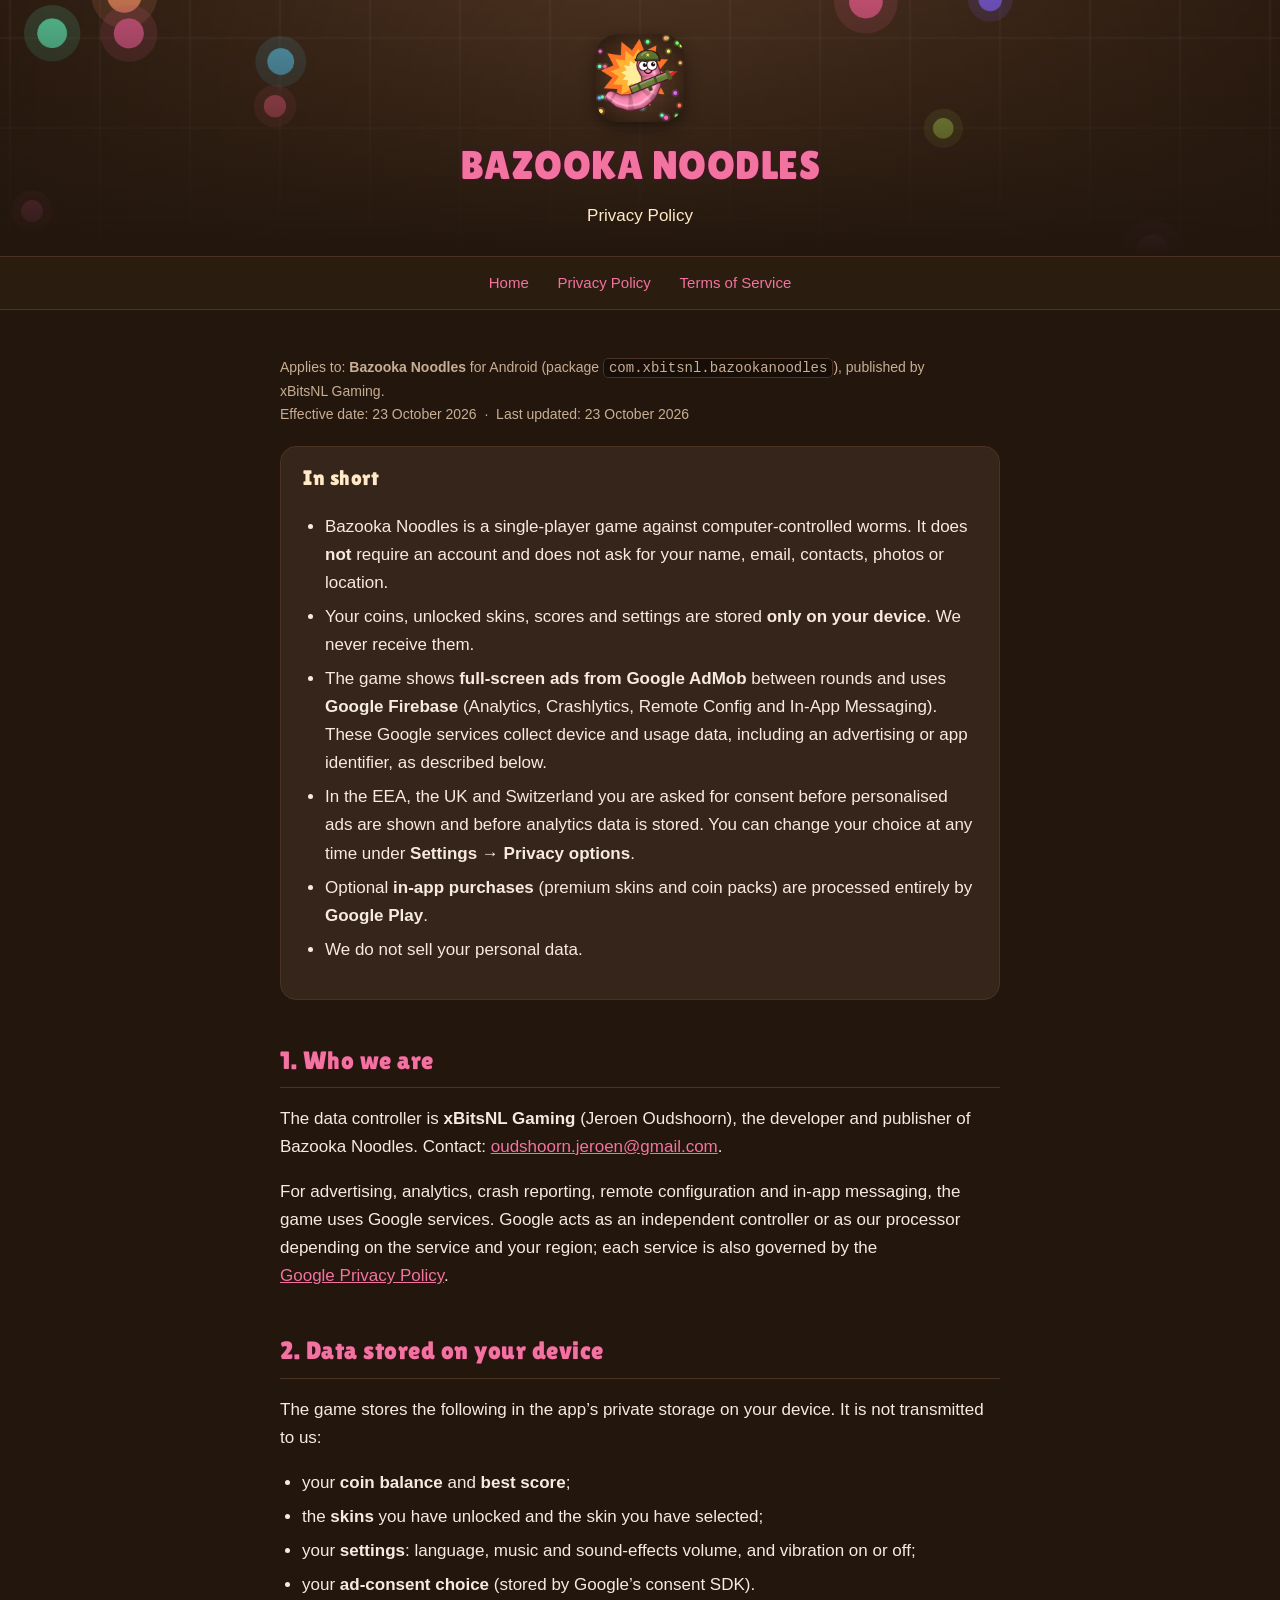
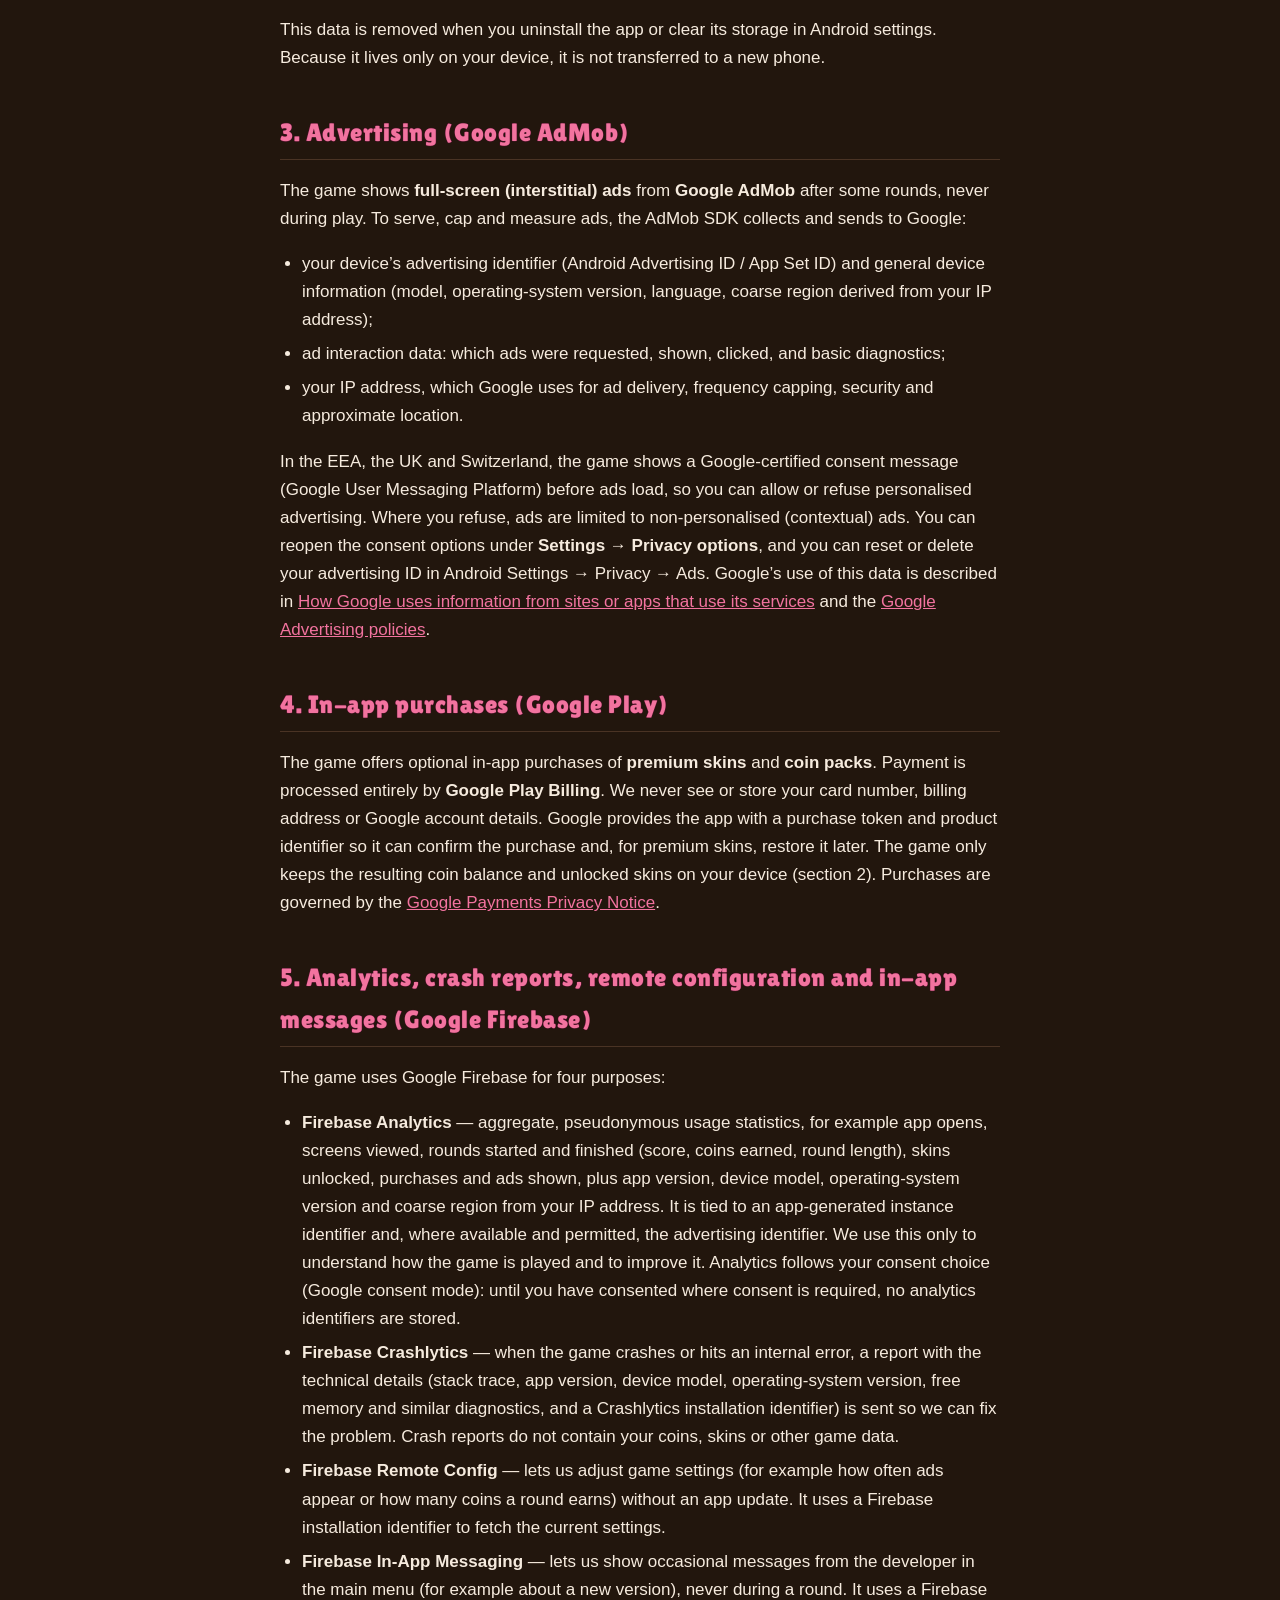
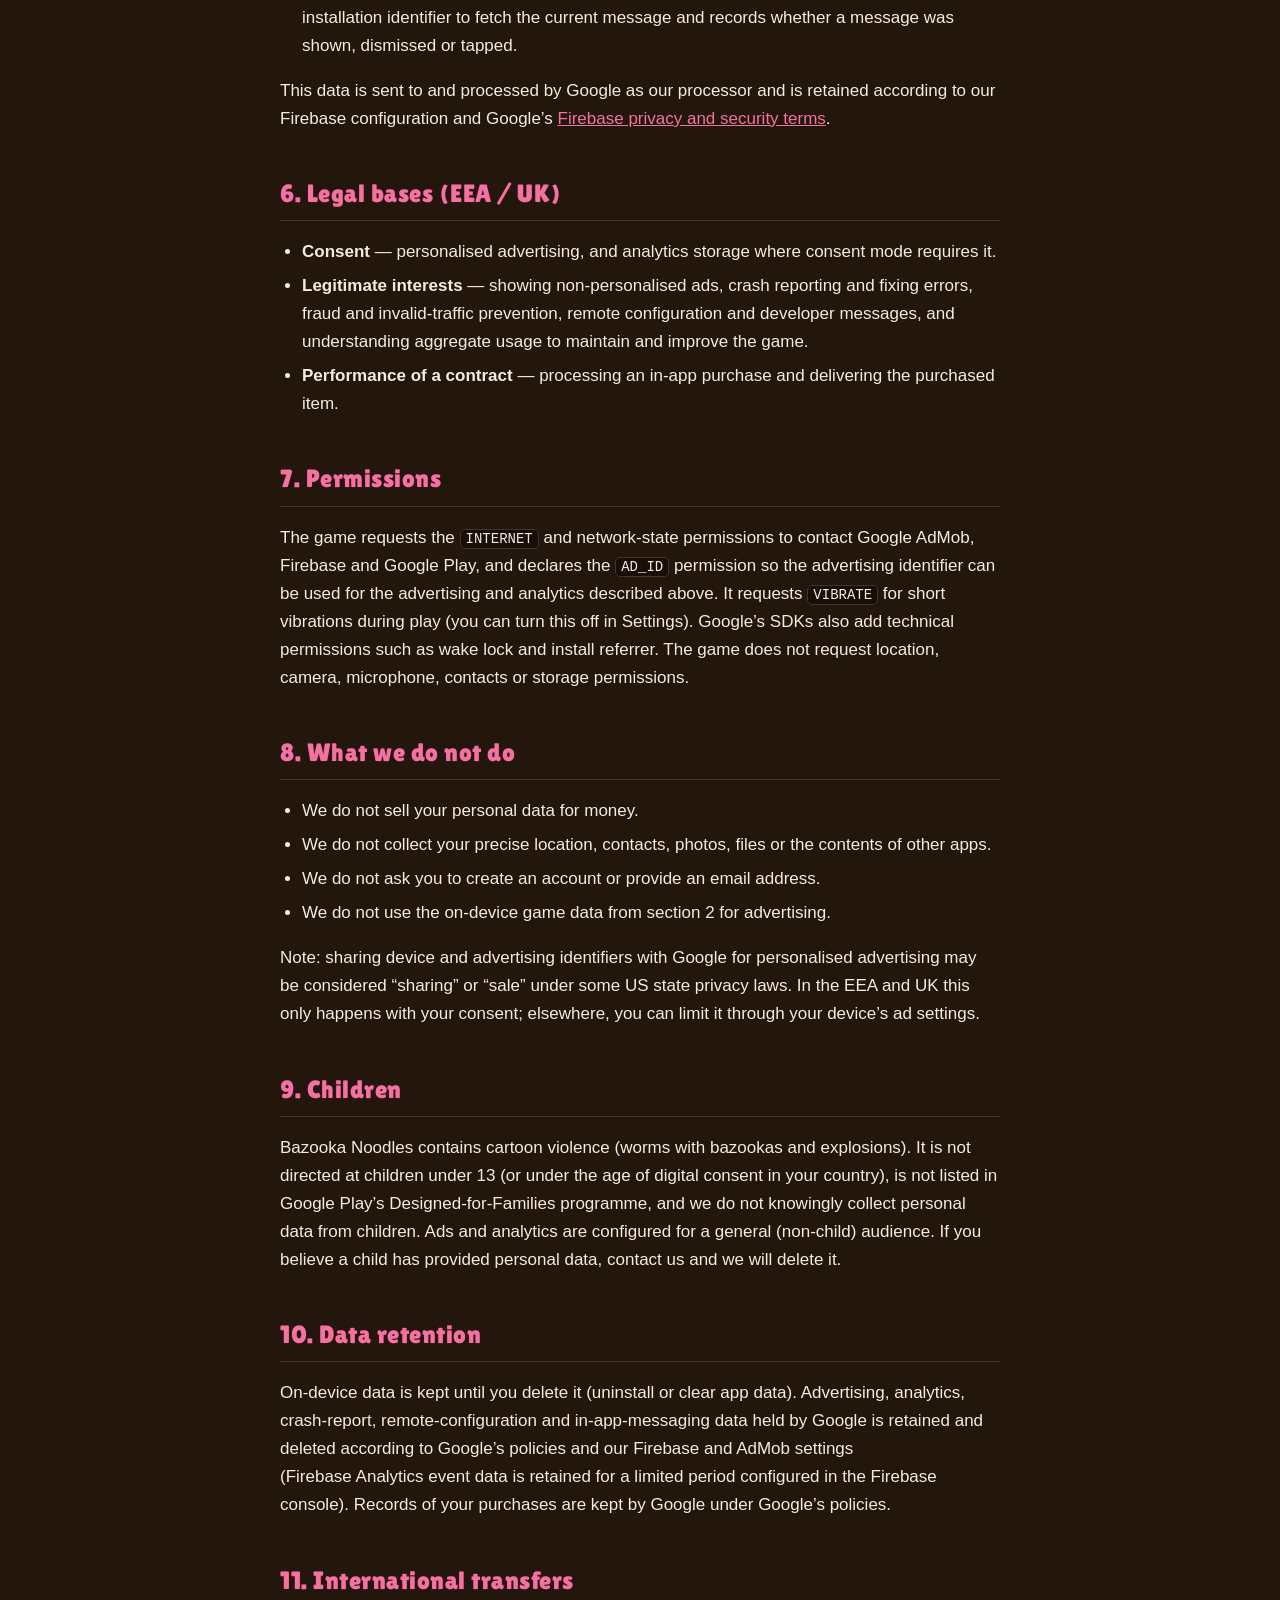
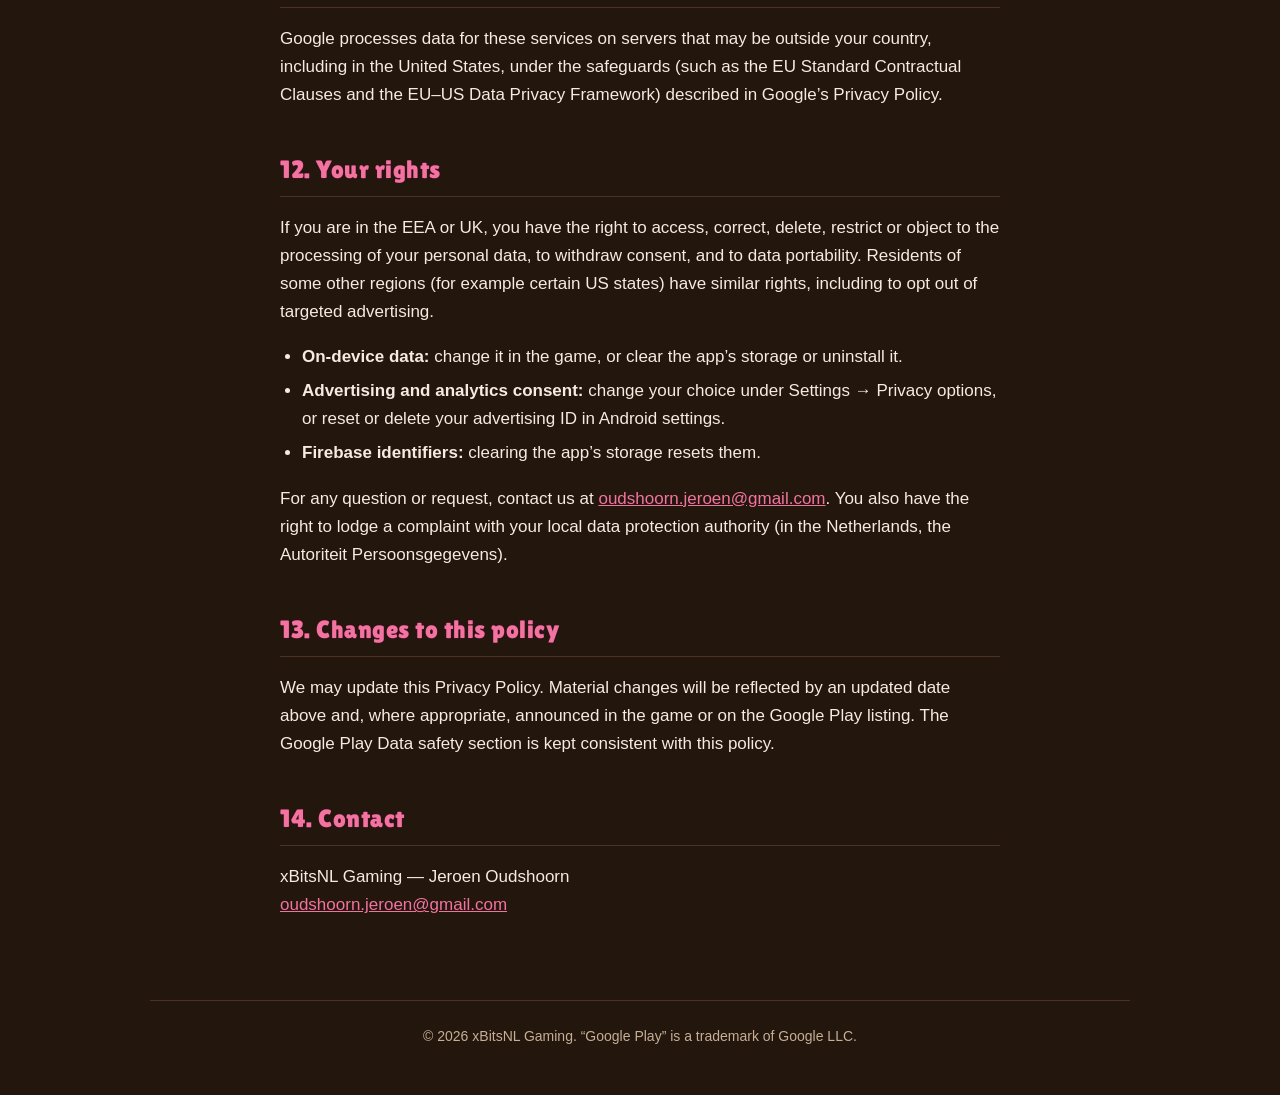
==== privacy-policy.html @ 4c5a3134 "Website for Bazooka Noodles: home page, privacy policy, terms and app-ads.txt Co-Authored-By: Claude" ====
<!DOCTYPE html>
<html lang="en">
<head>
<meta charset="utf-8">
<meta name="viewport" content="width=device-width, initial-scale=1">
<title>Privacy Policy — Bazooka Noodles</title>
<meta name="description" content="Privacy Policy for the Bazooka Noodles Android game by xBitsNL Gaming.">
<meta name="theme-color" content="#22160d">
<link rel="icon" href="assets/icon.png">
<link rel="stylesheet" href="style.css">
</head>
<body>

<header class="page">
  <img class="icon" src="assets/icon.png" alt="Bazooka Noodles app icon">
  <h1>BAZOOKA NOODLES</h1>
  <p class="tagline">Privacy Policy</p>
</header>

<nav>
  <a href="index.html">Home</a>
  <a href="privacy-policy.html">Privacy Policy</a>
  <a href="terms-of-service.html">Terms of Service</a>
</nav>

<main class="text">
  <p class="meta">
    Applies to: <strong>Bazooka Noodles</strong> for Android (package <code>com.xbitsnl.bazookanoodles</code>),
    published by xBitsNL&nbsp;Gaming.<br>
    Effective date: 23&nbsp;October&nbsp;2026 &nbsp;&middot;&nbsp; Last updated: 23&nbsp;October&nbsp;2026
  </p>

  <div class="card">
    <h3>In short</h3>
    <ul>
      <li>Bazooka Noodles is a single-player game against computer-controlled worms. It does <strong>not</strong> require an account and does not ask for your name, email, contacts, photos or location.</li>
      <li>Your coins, unlocked skins, scores and settings are stored <strong>only on your device</strong>. We never receive them.</li>
      <li>The game shows <strong>full-screen ads from Google&nbsp;AdMob</strong> between rounds and uses <strong>Google&nbsp;Firebase</strong> (Analytics, Crashlytics, Remote Config and In-App Messaging). These Google services collect device and usage data, including an advertising or app identifier, as described below.</li>
      <li>In the EEA, the UK and Switzerland you are asked for consent before personalised ads are shown and before analytics data is stored. You can change your choice at any time under <strong>Settings&nbsp;&rarr; Privacy options</strong>.</li>
      <li>Optional <strong>in-app purchases</strong> (premium skins and coin packs) are processed entirely by <strong>Google&nbsp;Play</strong>.</li>
      <li>We do not sell your personal data.</li>
    </ul>
  </div>

  <h2>1. Who we are</h2>
  <p>
    The data controller is <strong>xBitsNL&nbsp;Gaming</strong> (Jeroen&nbsp;Oudshoorn), the developer and
    publisher of Bazooka Noodles. Contact:
    <a href="mailto:oudshoorn.jeroen@gmail.com">oudshoorn.jeroen@gmail.com</a>.
  </p>
  <p>
    For advertising, analytics, crash reporting, remote configuration and in-app messaging, the game uses
    Google services. Google acts as an independent controller or as our processor depending on the service
    and your region; each service is also governed by the
    <a href="https://policies.google.com/privacy" rel="noopener" target="_blank">Google&nbsp;Privacy&nbsp;Policy</a>.
  </p>

  <h2>2. Data stored on your device</h2>
  <p>
    The game stores the following in the app&rsquo;s private storage on your device. It is not transmitted to us:
  </p>
  <ul>
    <li>your <strong>coin balance</strong> and <strong>best score</strong>;</li>
    <li>the <strong>skins</strong> you have unlocked and the skin you have selected;</li>
    <li>your <strong>settings</strong>: language, music and sound-effects volume, and vibration on or off;</li>
    <li>your <strong>ad-consent choice</strong> (stored by Google&rsquo;s consent SDK).</li>
  </ul>
  <p>
    This data is removed when you uninstall the app or clear its storage in Android settings. Because it
    lives only on your device, it is not transferred to a new phone.
  </p>

  <h2>3. Advertising (Google AdMob)</h2>
  <p>
    The game shows <strong>full-screen (interstitial) ads</strong> from <strong>Google&nbsp;AdMob</strong> after some
    rounds, never during play. To serve, cap and measure ads, the AdMob SDK collects and sends to Google:
  </p>
  <ul>
    <li>your device&rsquo;s advertising identifier (Android Advertising ID / App Set ID) and general device information (model, operating-system version, language, coarse region derived from your IP address);</li>
    <li>ad interaction data: which ads were requested, shown, clicked, and basic diagnostics;</li>
    <li>your IP address, which Google uses for ad delivery, frequency capping, security and approximate location.</li>
  </ul>
  <p>
    In the EEA, the UK and Switzerland, the game shows a Google-certified consent message (Google User Messaging
    Platform) before ads load, so you can allow or refuse personalised advertising. Where you refuse, ads are
    limited to non-personalised (contextual) ads. You can reopen the consent options under
    <strong>Settings&nbsp;&rarr; Privacy options</strong>, and you can reset or delete your advertising ID in Android
    Settings&nbsp;&rarr; Privacy&nbsp;&rarr; Ads. Google&rsquo;s use of this data is described in
    <a href="https://policies.google.com/technologies/partner-sites" rel="noopener" target="_blank">How Google uses information from sites or apps that use its services</a>
    and the <a href="https://policies.google.com/technologies/ads" rel="noopener" target="_blank">Google Advertising policies</a>.
  </p>

  <h2>4. In-app purchases (Google Play)</h2>
  <p>
    The game offers optional in-app purchases of <strong>premium skins</strong> and <strong>coin packs</strong>.
    Payment is processed entirely by <strong>Google&nbsp;Play&nbsp;Billing</strong>. We never see or store your card
    number, billing address or Google account details. Google provides the app with a purchase token and product
    identifier so it can confirm the purchase and, for premium skins, restore it later. The game only keeps the
    resulting coin balance and unlocked skins on your device (section&nbsp;2). Purchases are governed by the
    <a href="https://payments.google.com/payments/apis-secure/u/0/get_legal_document?ldo=0&amp;ldt=privacynotice" rel="noopener" target="_blank">Google&nbsp;Payments Privacy Notice</a>.
  </p>

  <h2>5. Analytics, crash reports, remote configuration and in-app messages (Google Firebase)</h2>
  <p>The game uses Google&nbsp;Firebase for four purposes:</p>
  <ul>
    <li><strong>Firebase&nbsp;Analytics</strong> &mdash; aggregate, pseudonymous usage statistics, for example app
      opens, screens viewed, rounds started and finished (score, coins earned, round length), skins unlocked,
      purchases and ads shown, plus app version, device model, operating-system version and coarse region from your
      IP address. It is tied to an app-generated instance identifier and, where available and permitted, the
      advertising identifier. We use this only to understand how the game is played and to improve it.
      Analytics follows your consent choice (Google consent mode): until you have consented where consent is
      required, no analytics identifiers are stored.</li>
    <li><strong>Firebase&nbsp;Crashlytics</strong> &mdash; when the game crashes or hits an internal error, a report with
      the technical details (stack trace, app version, device model, operating-system version, free memory and
      similar diagnostics, and a Crashlytics installation identifier) is sent so we can fix the problem. Crash reports
      do not contain your coins, skins or other game data.</li>
    <li><strong>Firebase&nbsp;Remote&nbsp;Config</strong> &mdash; lets us adjust game settings (for example how often ads
      appear or how many coins a round earns) without an app update. It uses a Firebase installation identifier to
      fetch the current settings.</li>
    <li><strong>Firebase&nbsp;In-App&nbsp;Messaging</strong> &mdash; lets us show occasional messages from the developer in
      the main menu (for example about a new version), never during a round. It uses a Firebase installation
      identifier to fetch the current message and records whether a message was shown, dismissed or tapped.</li>
  </ul>
  <p>
    This data is sent to and processed by Google as our processor and is retained according to our Firebase
    configuration and Google&rsquo;s
    <a href="https://firebase.google.com/support/privacy" rel="noopener" target="_blank">Firebase privacy and security terms</a>.
  </p>

  <h2>6. Legal bases (EEA / UK)</h2>
  <ul>
    <li><strong>Consent</strong> &mdash; personalised advertising, and analytics storage where consent mode requires it.</li>
    <li><strong>Legitimate interests</strong> &mdash; showing non-personalised ads, crash reporting and fixing errors,
      fraud and invalid-traffic prevention, remote configuration and developer messages, and understanding aggregate
      usage to maintain and improve the game.</li>
    <li><strong>Performance of a contract</strong> &mdash; processing an in-app purchase and delivering the purchased item.</li>
  </ul>

  <h2>7. Permissions</h2>
  <p>
    The game requests the <code>INTERNET</code> and network-state permissions to contact Google AdMob, Firebase and
    Google&nbsp;Play, and declares the <code>AD_ID</code> permission so the advertising identifier can be used for the
    advertising and analytics described above. It requests <code>VIBRATE</code> for short vibrations during play (you
    can turn this off in Settings). Google&rsquo;s SDKs also add technical permissions such as wake lock and install
    referrer. The game does not request location, camera, microphone, contacts or storage permissions.
  </p>

  <h2>8. What we do not do</h2>
  <ul>
    <li>We do not sell your personal data for money.</li>
    <li>We do not collect your precise location, contacts, photos, files or the contents of other apps.</li>
    <li>We do not ask you to create an account or provide an email address.</li>
    <li>We do not use the on-device game data from section&nbsp;2 for advertising.</li>
  </ul>
  <p>
    Note: sharing device and advertising identifiers with Google for personalised advertising may be considered
    &ldquo;sharing&rdquo; or &ldquo;sale&rdquo; under some US state privacy laws. In the EEA and UK this only happens
    with your consent; elsewhere, you can limit it through your device&rsquo;s ad settings.
  </p>

  <h2>9. Children</h2>
  <p>
    Bazooka Noodles contains cartoon violence (worms with bazookas and explosions). It is not directed at children
    under 13 (or under the age of digital consent in your country), is not listed in Google&nbsp;Play&rsquo;s
    Designed-for-Families programme, and we do not knowingly collect personal data from children. Ads and analytics
    are configured for a general (non-child) audience. If you believe a child has provided personal data, contact us
    and we will delete it.
  </p>

  <h2>10. Data retention</h2>
  <p>
    On-device data is kept until you delete it (uninstall or clear app data). Advertising, analytics, crash-report,
    remote-configuration and in-app-messaging data held by Google is retained and deleted according to Google&rsquo;s
    policies and our Firebase and AdMob settings (Firebase&nbsp;Analytics event data is retained for a limited period
    configured in the Firebase console). Records of your purchases are kept by Google under Google&rsquo;s policies.
  </p>

  <h2>11. International transfers</h2>
  <p>
    Google processes data for these services on servers that may be outside your country, including in the United
    States, under the safeguards (such as the EU&nbsp;Standard Contractual Clauses and the EU&ndash;US Data Privacy
    Framework) described in Google&rsquo;s Privacy Policy.
  </p>

  <h2>12. Your rights</h2>
  <p>
    If you are in the EEA or UK, you have the right to access, correct, delete, restrict or object to the processing
    of your personal data, to withdraw consent, and to data portability. Residents of some other regions (for example
    certain US states) have similar rights, including to opt out of targeted advertising.
  </p>
  <ul>
    <li><strong>On-device data:</strong> change it in the game, or clear the app&rsquo;s storage or uninstall it.</li>
    <li><strong>Advertising and analytics consent:</strong> change your choice under Settings&nbsp;&rarr; Privacy options, or reset or delete your advertising ID in Android settings.</li>
    <li><strong>Firebase identifiers:</strong> clearing the app&rsquo;s storage resets them.</li>
  </ul>
  <p>
    For any question or request, contact us at
    <a href="mailto:oudshoorn.jeroen@gmail.com">oudshoorn.jeroen@gmail.com</a>. You also have the right to lodge a
    complaint with your local data protection authority (in the Netherlands, the Autoriteit&nbsp;Persoonsgegevens).
  </p>

  <h2>13. Changes to this policy</h2>
  <p>
    We may update this Privacy Policy. Material changes will be reflected by an updated date above and, where
    appropriate, announced in the game or on the Google&nbsp;Play listing. The Google&nbsp;Play Data&nbsp;safety section
    is kept consistent with this policy.
  </p>

  <h2>14. Contact</h2>
  <p>
    xBitsNL&nbsp;Gaming — Jeroen&nbsp;Oudshoorn<br>
    <a href="mailto:oudshoorn.jeroen@gmail.com">oudshoorn.jeroen@gmail.com</a>
  </p>
</main>

<footer>
  &copy; <span id="y">2026</span> xBitsNL Gaming. &ldquo;Google Play&rdquo; is a trademark of Google&nbsp;LLC.
  <script>document.getElementById('y').textContent = new Date().getFullYear();</script>
</footer>

</body>
</html>
---- style.css ----
@font-face {
  font-family: "Lilita One";
  src: url("assets/fonts/LilitaOne-Regular.ttf") format("truetype");
  font-display: swap;
}

:root {
  --bg: #22160d;
  --bg-soft: #2c1d12;
  --card: #36251a;
  --line: #4a3324;
  --pink: #f2739f;
  --pink-deep: #c94a78;
  --outline: #4d0f29;
  --cream: #ffe9c7;
  --green: #5cc75a;
  --green-deep: #3a8d39;
  --ink: #f6ebde;
  --muted: #c7ae95;
  --max: 980px;
  --text: 760px;
}

* { box-sizing: border-box; }

html { -webkit-text-size-adjust: 100%; scroll-behavior: smooth; }

body {
  margin: 0;
  background: var(--bg);
  color: var(--ink);
  font: 17px/1.65 -apple-system, BlinkMacSystemFont, "Segoe UI", Roboto, Helvetica, Arial, sans-serif;
}

a { color: var(--pink); }
a:hover { color: var(--cream); }

h1, h2, h3, .display {
  font-family: "Lilita One", "Arial Black", sans-serif;
  font-weight: 400;
  letter-spacing: 0.5px;
}

/* --- Hero (home page) --------------------------------------------------- */

.hero {
  position: relative;
  overflow: hidden;
  text-align: center;
  padding: 48px 20px 56px;
  background:
    linear-gradient(180deg, rgba(34, 22, 13, 0.15) 0%, rgba(34, 22, 13, 0.55) 70%, var(--bg) 100%),
    url("assets/backdrop.png") center / cover no-repeat;
  border-bottom: 1px solid var(--line);
}

.hero .logo {
  width: min(360px, 78vw);
  height: auto;
  display: block;
  margin: 0 auto -6px;
  animation: bob 3.2s ease-in-out infinite;
  filter: drop-shadow(0 10px 18px rgba(0, 0, 0, 0.45));
}

.hero h1 {
  margin: 0;
  font-size: clamp(48px, 10vw, 104px);
  line-height: 0.95;
  color: var(--pink);
  -webkit-text-stroke: 3px var(--outline);
  paint-order: stroke fill;
  text-shadow: 0 7px 0 rgba(0, 0, 0, 0.35);
}

.hero .tagline {
  margin: 14px 0 26px;
  font-family: "Lilita One", sans-serif;
  font-size: clamp(22px, 4vw, 30px);
  color: var(--cream);
  text-shadow: 0 3px 0 rgba(0, 0, 0, 0.35);
}

.buttons { display: flex; gap: 14px; justify-content: center; flex-wrap: wrap; }

.btn {
  display: inline-block;
  font-family: "Lilita One", sans-serif;
  font-size: 22px;
  color: #fff;
  text-decoration: none;
  padding: 12px 28px 14px;
  border-radius: 18px;
  background: var(--pink);
  border-bottom: 6px solid var(--pink-deep);
  box-shadow: 0 6px 14px rgba(0, 0, 0, 0.3);
  transition: transform 0.1s, border-bottom-width 0.1s;
}
.btn:hover { color: #fff; transform: translateY(2px); border-bottom-width: 4px; }
.btn.play { background: var(--green); border-bottom-color: var(--green-deep); }
.btn.soon { background: #5a4434; border-bottom-color: #3d2d22; cursor: default; }
.btn.soon:hover { transform: none; border-bottom-width: 6px; }

@keyframes bob {
  0%, 100% { transform: translateY(0) rotate(-2deg); }
  50% { transform: translateY(-10px) rotate(2deg); }
}

/* --- Kleine kop (beleidspagina's) -------------------------------------- */

header.page {
  text-align: center;
  padding: 34px 20px 26px;
  background:
    linear-gradient(180deg, rgba(34, 22, 13, 0.3), var(--bg)),
    url("assets/backdrop.png") center / cover no-repeat;
  border-bottom: 1px solid var(--line);
}

header.page img.icon {
  width: 88px;
  height: 88px;
  border-radius: 22px;
  display: block;
  margin: 0 auto 10px;
  box-shadow: 0 6px 16px rgba(0, 0, 0, 0.4);
}

header.page h1 {
  margin: 0;
  font-size: 40px;
  color: var(--pink);
  -webkit-text-stroke: 2px var(--outline);
  paint-order: stroke fill;
}

header.page .tagline { margin: 4px 0 0; color: var(--cream); }

/* --- Navigatie ---------------------------------------------------------- */

nav {
  text-align: center;
  padding: 12px 20px;
  border-bottom: 1px solid var(--line);
  background: rgba(44, 29, 18, 0.94);
  backdrop-filter: blur(6px);
  position: sticky;
  top: 0;
  z-index: 10;
}

nav a { margin: 0 12px; text-decoration: none; font-size: 15px; }

/* --- Inhoud ------------------------------------------------------------- */

main {
  max-width: var(--max);
  margin: 0 auto;
  padding: 24px 20px 64px;
}

main.text { max-width: var(--text); padding-top: 32px; }

section { margin-top: 48px; }

h2 {
  color: var(--pink);
  margin: 40px 0 14px;
  font-size: 32px;
  -webkit-text-stroke: 1px var(--outline);
  paint-order: stroke fill;
}

main.text h2 {
  font-size: 25px;
  border-bottom: 1px solid var(--line);
  padding-bottom: 6px;
}

h3 { color: var(--cream); margin: 10px 0 6px; font-size: 21px; }

.lead { font-size: 19px; max-width: var(--text); }

ul { padding-left: 22px; }
li { margin: 6px 0; }

.features {
  display: grid;
  grid-template-columns: repeat(auto-fit, minmax(270px, 1fr));
  gap: 18px;
}

.feature {
  background: var(--card);
  border: 1px solid var(--line);
  border-bottom: 6px solid var(--line);
  border-radius: 20px;
  padding: 20px 22px 18px;
}

.feature svg {
  width: 46px;
  height: 46px;
  padding: 9px;
  border-radius: 14px;
  background: var(--pink);
  color: #fff;
}

.feature p { margin: 4px 0 0; color: var(--muted); font-size: 16px; }

.steps {
  counter-reset: step;
  list-style: none;
  padding: 0;
  display: grid;
  gap: 12px;
}

.steps li {
  counter-increment: step;
  position: relative;
  padding: 14px 18px 14px 66px;
  background: var(--bg-soft);
  border: 1px solid var(--line);
  border-radius: 16px;
  margin: 0;
}

.steps li::before {
  content: counter(step);
  position: absolute;
  left: 16px;
  top: 50%;
  transform: translateY(-50%);
  width: 36px;
  height: 36px;
  line-height: 36px;
  text-align: center;
  border-radius: 50%;
  background: var(--green);
  color: #fff;
  font-family: "Lilita One", sans-serif;
  font-size: 20px;
}

.gallery {
  display: grid;
  grid-auto-flow: column;
  grid-auto-columns: min(86%, 620px);
  gap: 16px;
  overflow-x: auto;
  scroll-snap-type: x mandatory;
  padding-bottom: 12px;
  scrollbar-color: var(--pink-deep) var(--bg-soft);
}

.gallery::-webkit-scrollbar { height: 10px; }
.gallery::-webkit-scrollbar-track { background: var(--bg-soft); border-radius: 5px; }
.gallery::-webkit-scrollbar-thumb { background: var(--pink-deep); border-radius: 5px; }

.gallery figure { margin: 0; scroll-snap-align: start; }

.gallery img {
  width: 100%;
  height: auto;
  aspect-ratio: 16 / 9;
  object-fit: cover;
  border-radius: 16px;
  border: 1px solid var(--line);
  display: block;
}

.gallery figcaption { color: var(--muted); font-size: 14px; margin-top: 6px; }

.card {
  background: var(--card);
  border: 1px solid var(--line);
  border-radius: 16px;
  padding: 4px 22px 18px;
  margin: 20px 0;
}

.meta { color: var(--muted); font-size: 14px; }

code {
  background: #170e08;
  border: 1px solid var(--line);
  border-radius: 5px;
  padding: 1px 5px;
  font-size: 14px;
}

footer {
  max-width: var(--max);
  margin: 0 auto;
  padding: 24px 20px 48px;
  border-top: 1px solid var(--line);
  color: var(--muted);
  font-size: 14px;
  text-align: center;
}

footer nav { position: static; background: none; border: 0; padding: 0 0 10px; backdrop-filter: none; }

@media (prefers-reduced-motion: reduce) {
  .hero .logo { animation: none; }
  html { scroll-behavior: auto; }
}
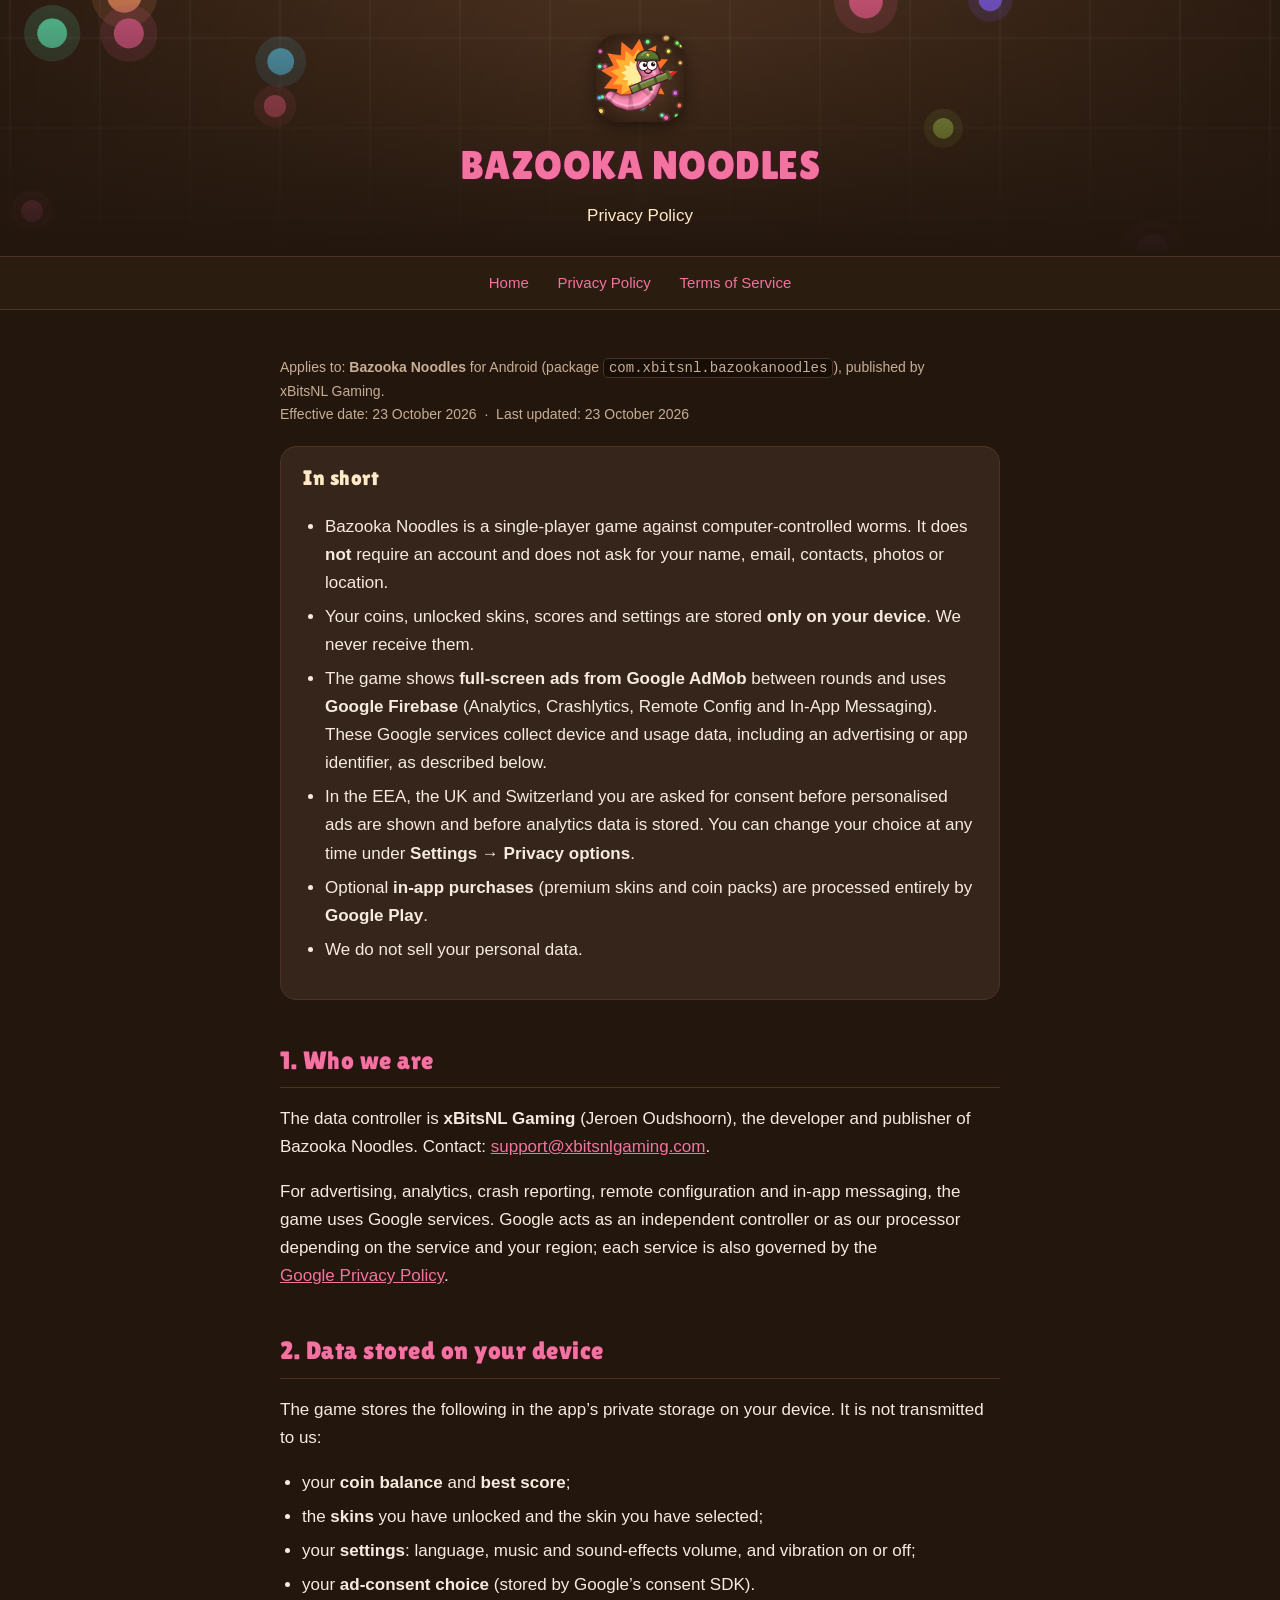
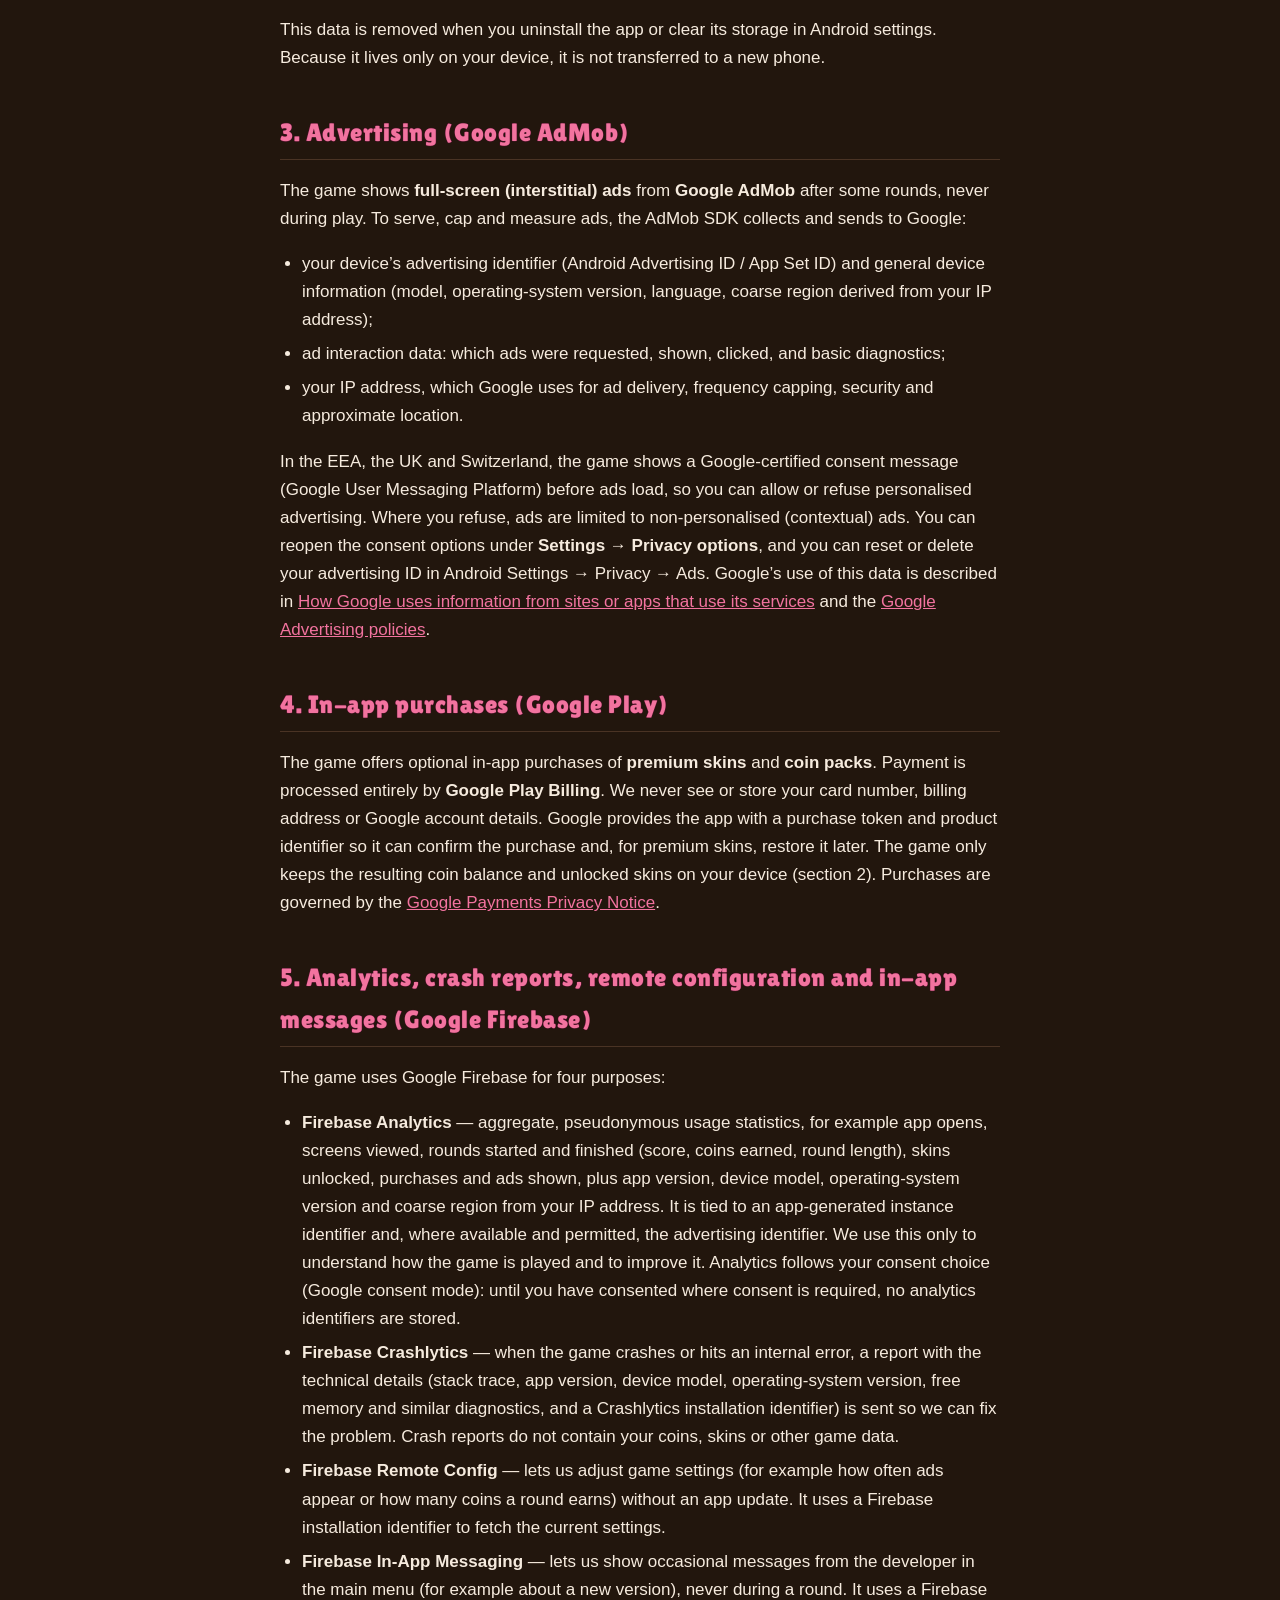
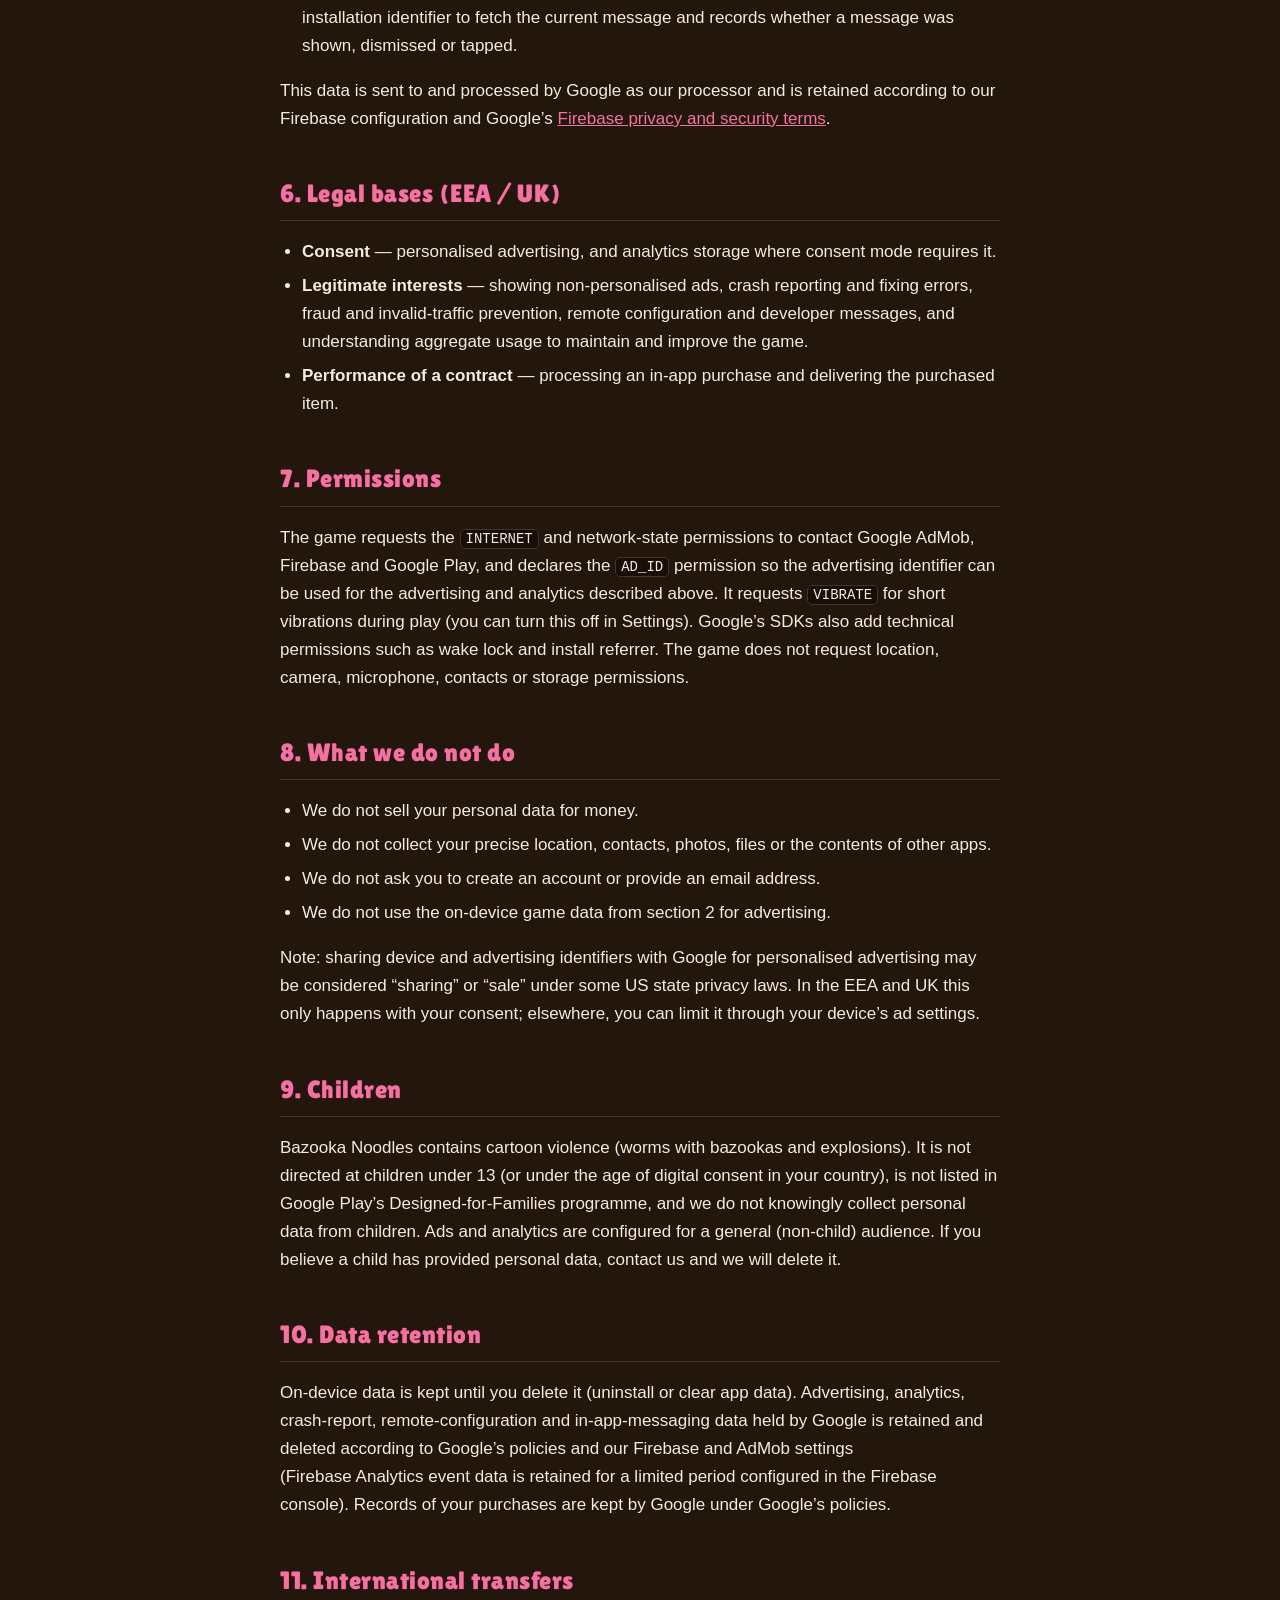
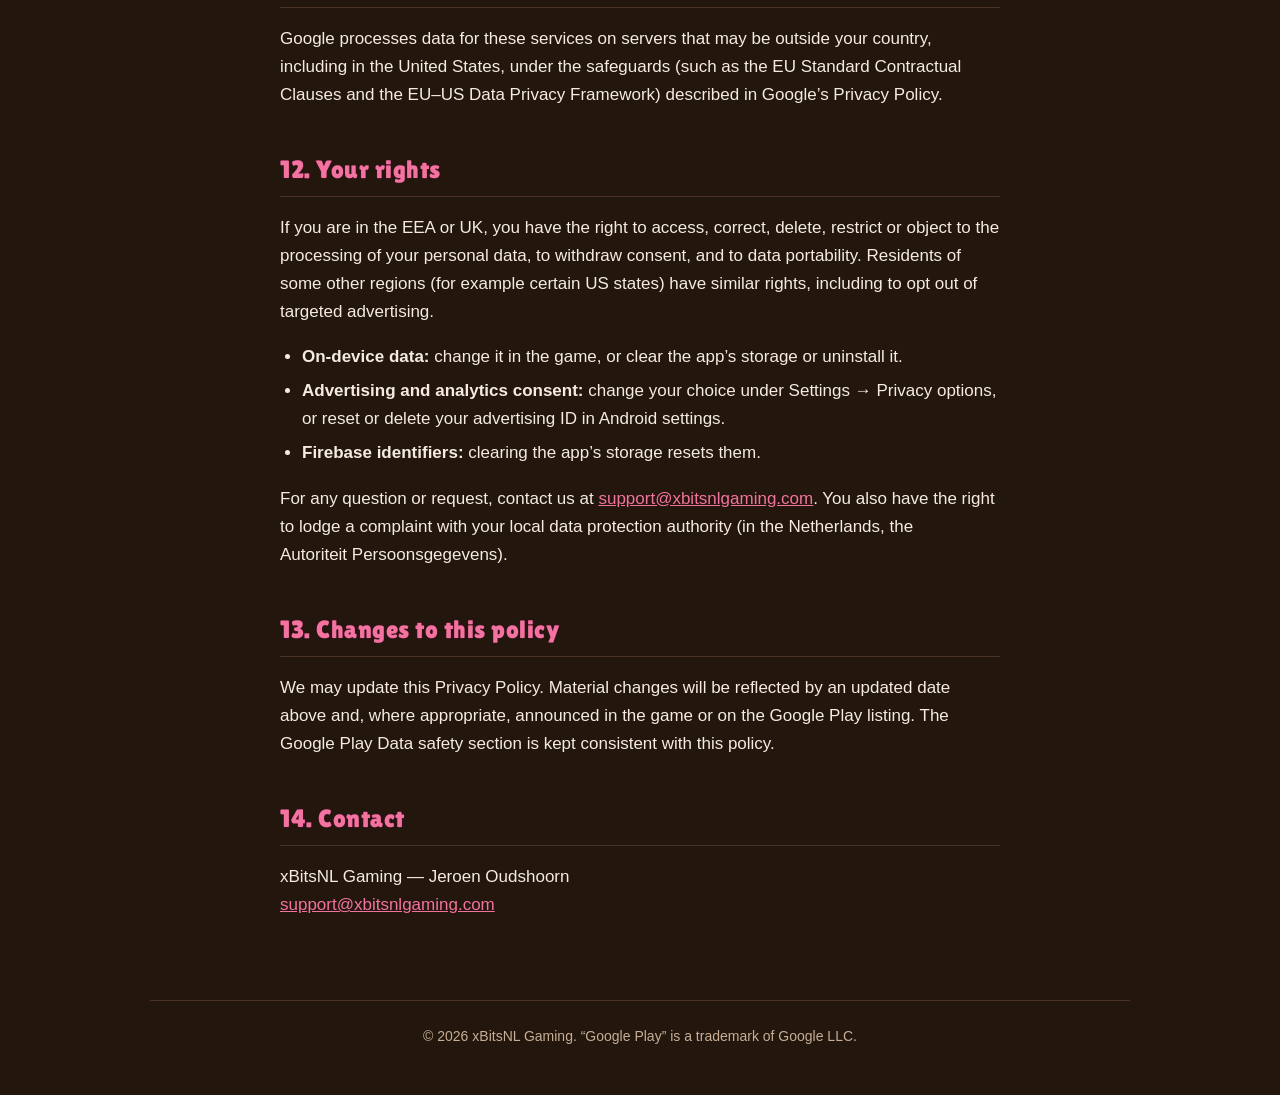
==== commit e115258a: "Nieuw adres: bazooka-noodles.xbitsnlgaming.com, contact via support@xbitsnlgaming.com Co-Authored-By" ====
--- a/privacy-policy.html
+++ b/privacy-policy.html
@@ -46,7 +46,7 @@
   <p>
     The data controller is <strong>xBitsNL&nbsp;Gaming</strong> (Jeroen&nbsp;Oudshoorn), the developer and
     publisher of Bazooka Noodles. Contact:
-    <a href="mailto:oudshoorn.jeroen@gmail.com">oudshoorn.jeroen@gmail.com</a>.
+    <a href="mailto:support@xbitsnlgaming.com">support@xbitsnlgaming.com</a>.
   </p>
   <p>
     For advertising, analytics, crash reporting, remote configuration and in-app messaging, the game uses
@@ -195,7 +195,7 @@
   </ul>
   <p>
     For any question or request, contact us at
-    <a href="mailto:oudshoorn.jeroen@gmail.com">oudshoorn.jeroen@gmail.com</a>. You also have the right to lodge a
+    <a href="mailto:support@xbitsnlgaming.com">support@xbitsnlgaming.com</a>. You also have the right to lodge a
     complaint with your local data protection authority (in the Netherlands, the Autoriteit&nbsp;Persoonsgegevens).
   </p>
 
@@ -209,7 +209,7 @@
   <h2>14. Contact</h2>
   <p>
     xBitsNL&nbsp;Gaming — Jeroen&nbsp;Oudshoorn<br>
-    <a href="mailto:oudshoorn.jeroen@gmail.com">oudshoorn.jeroen@gmail.com</a>
+    <a href="mailto:support@xbitsnlgaming.com">support@xbitsnlgaming.com</a>
   </p>
 </main>
 
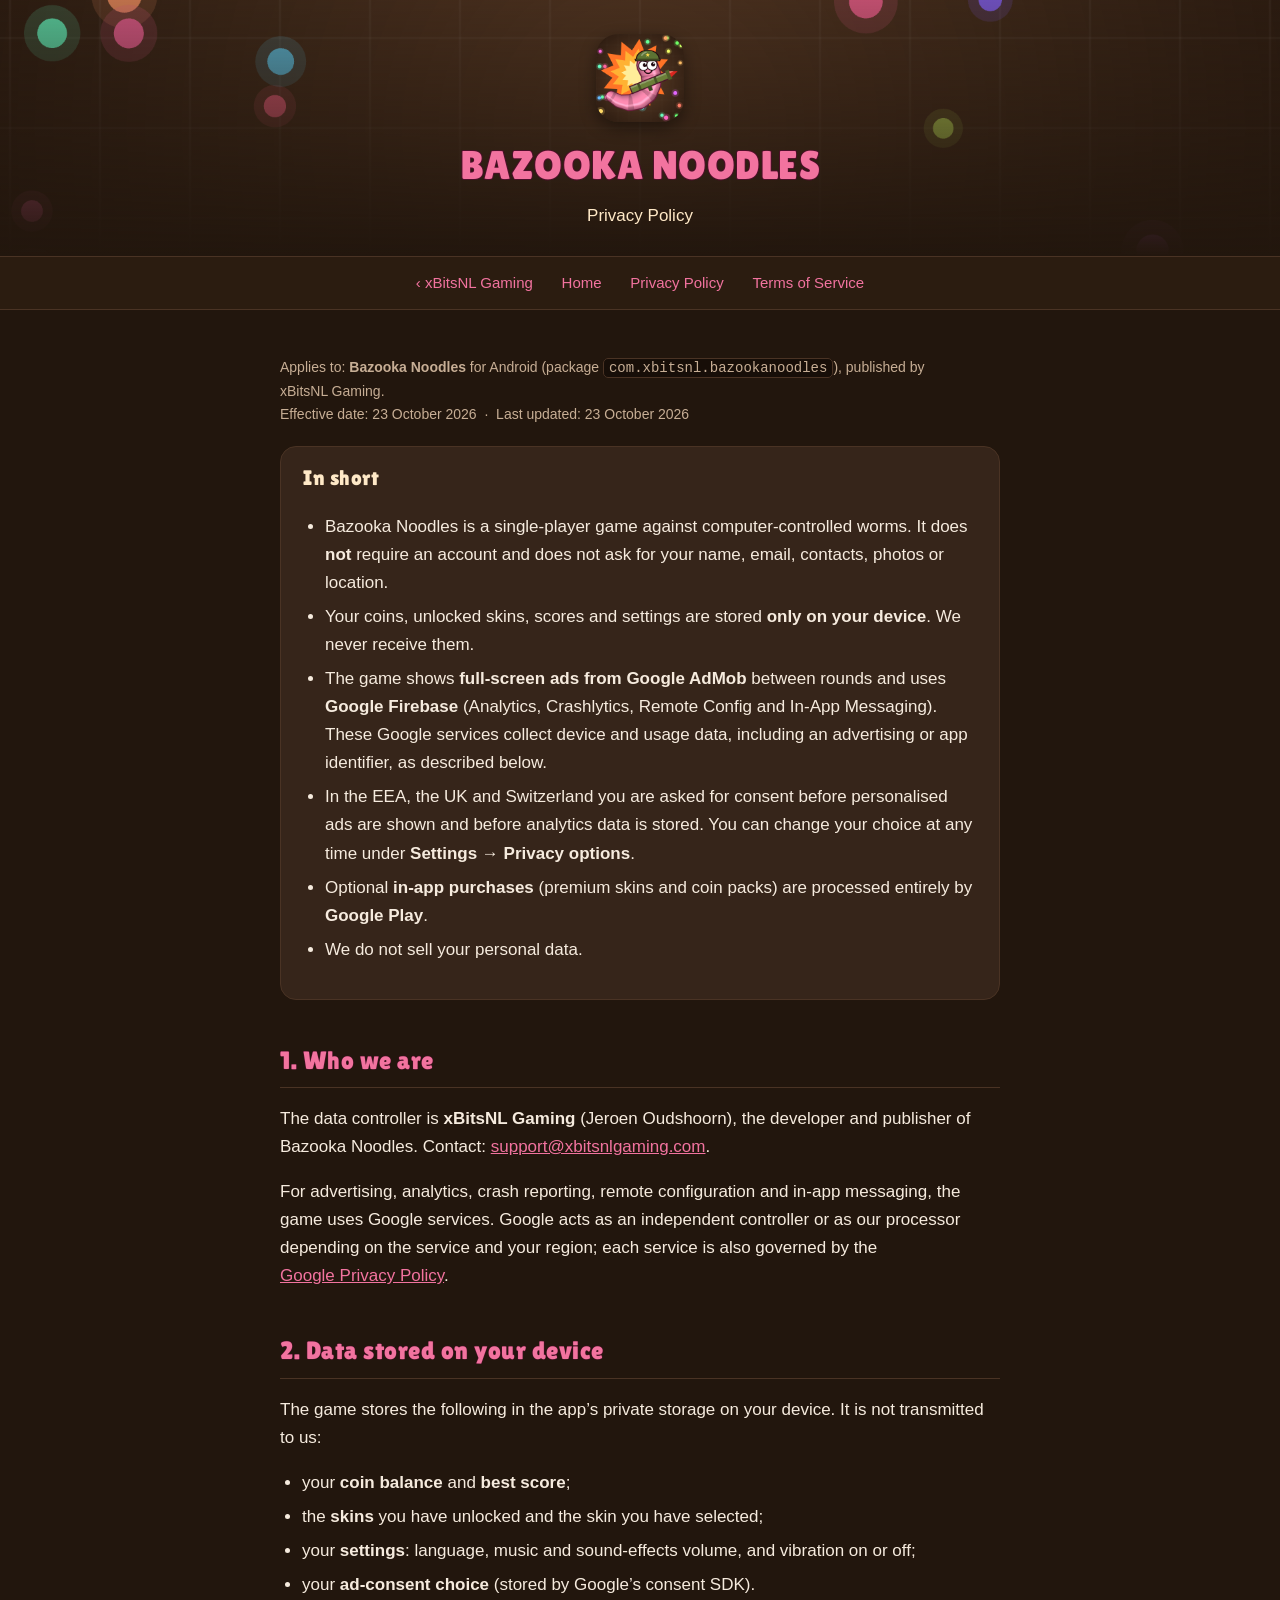
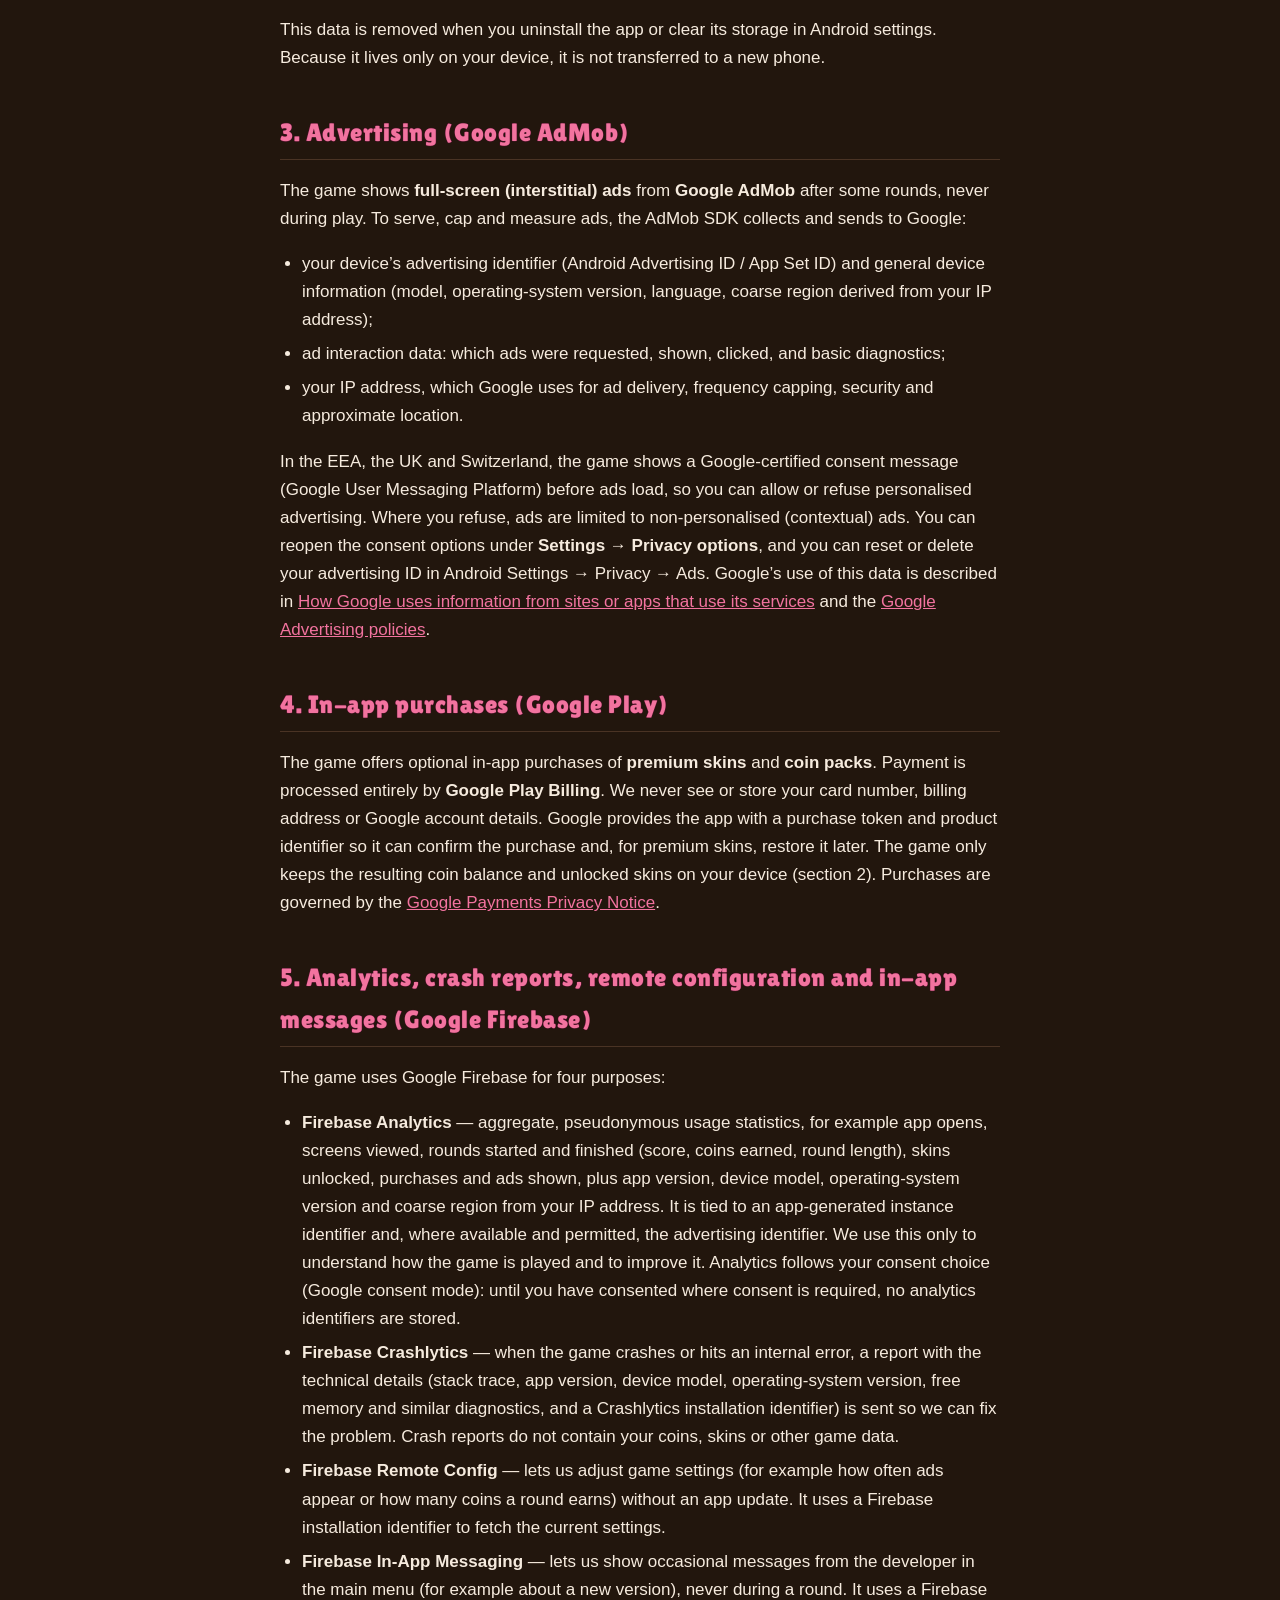
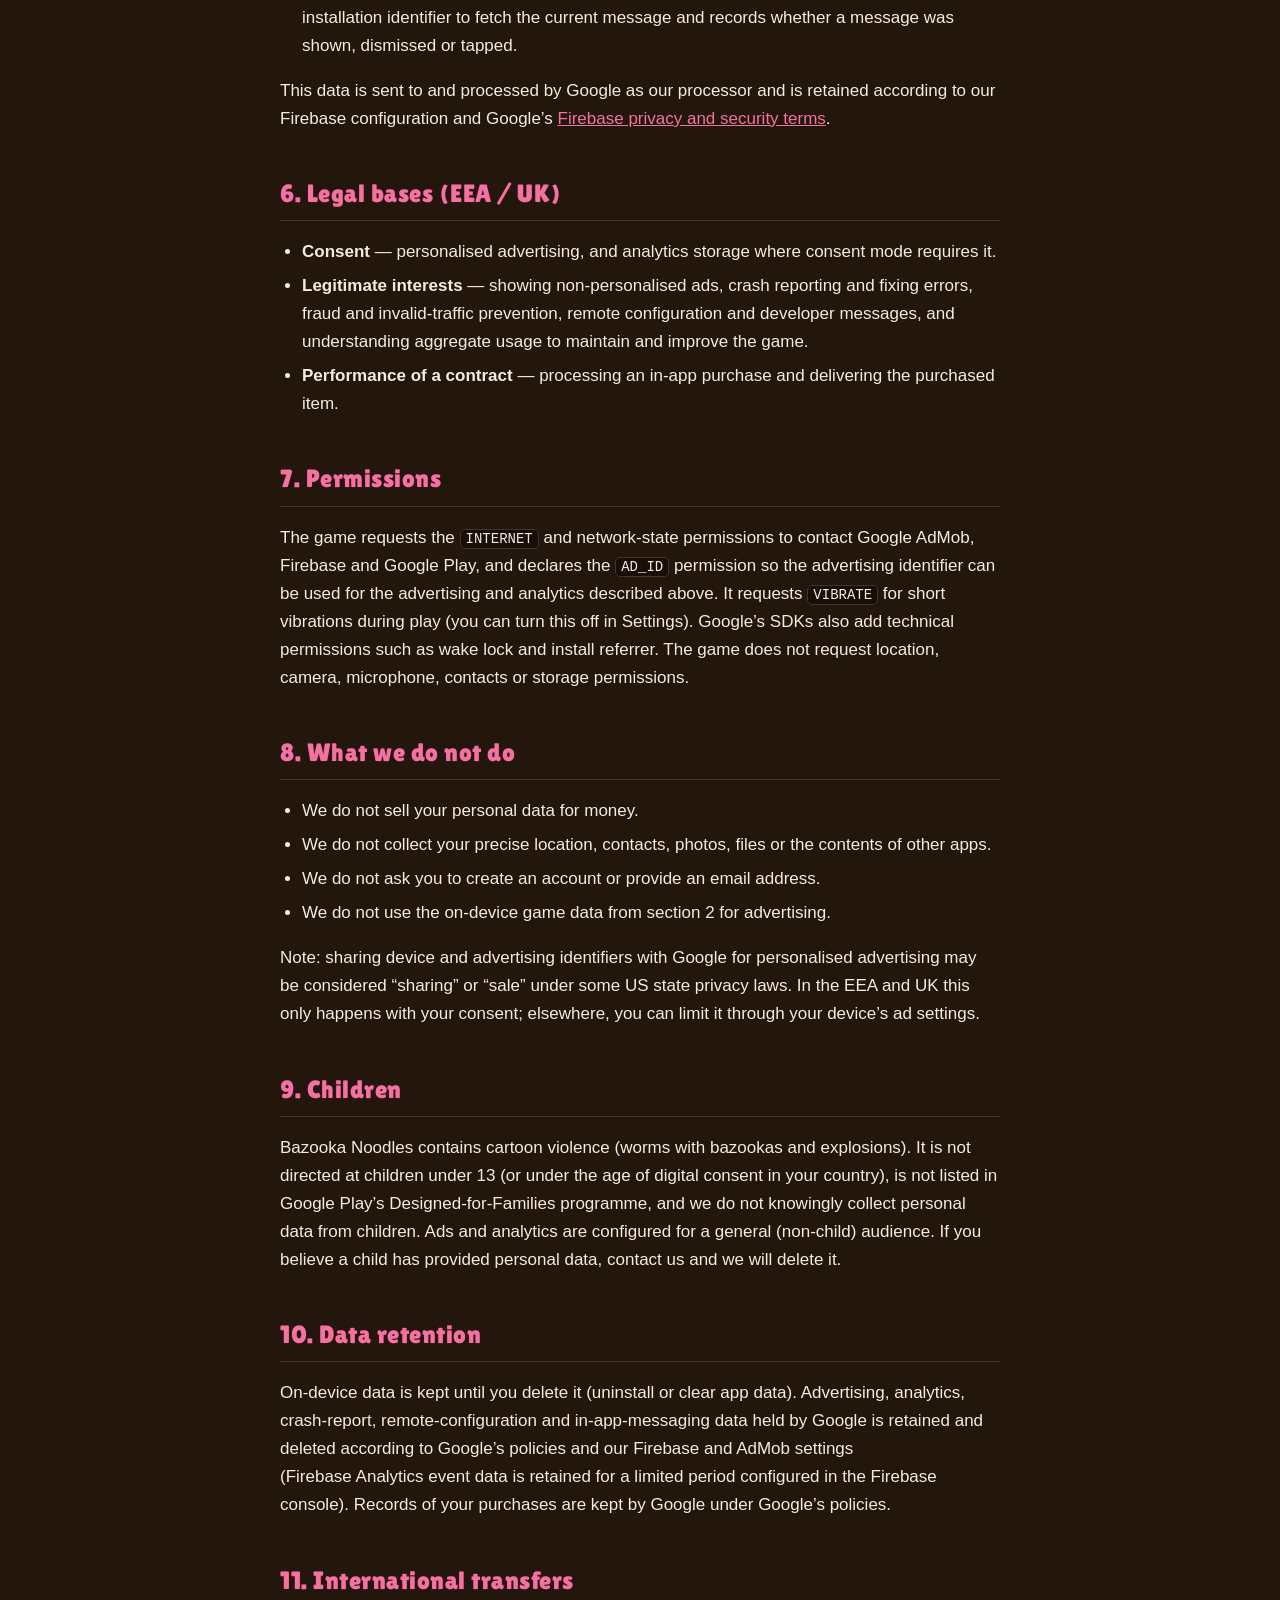
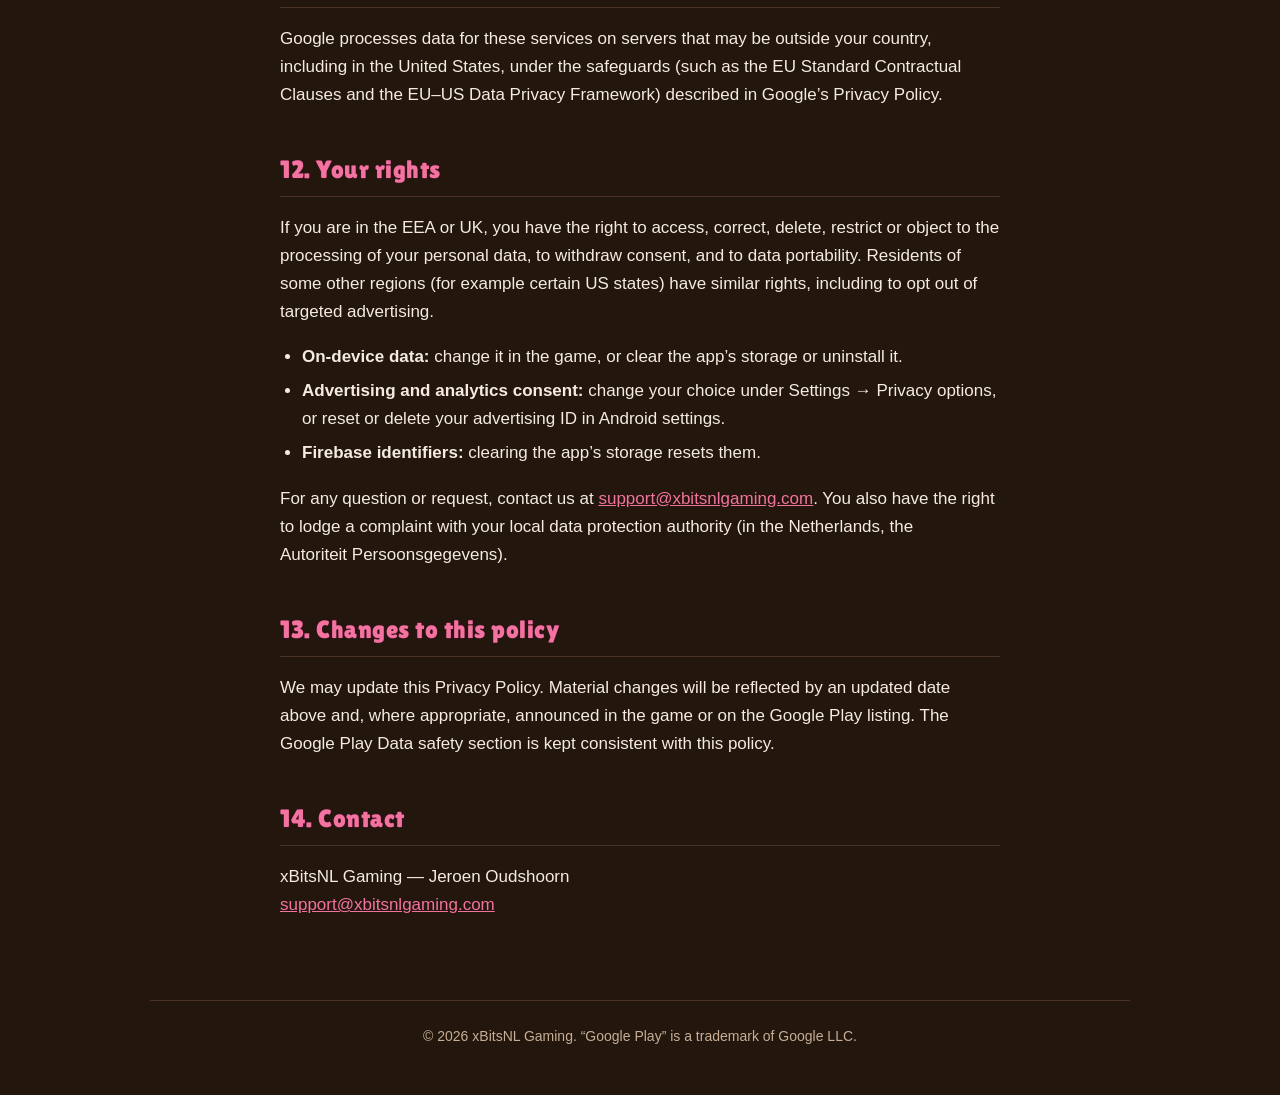
==== commit 4db660d0: "Link terug naar de studiopagina www.xbitsnlgaming.com Co-Authored-By: Claude Opus 5.5 <noreply@anthr" ====
--- a/privacy-policy.html
+++ b/privacy-policy.html
@@ -18,6 +18,7 @@
 </header>
 
 <nav>
+  <a href="https://www.xbitsnlgaming.com/">‹ xBitsNL Gaming</a>
   <a href="index.html">Home</a>
   <a href="privacy-policy.html">Privacy Policy</a>
   <a href="terms-of-service.html">Terms of Service</a>
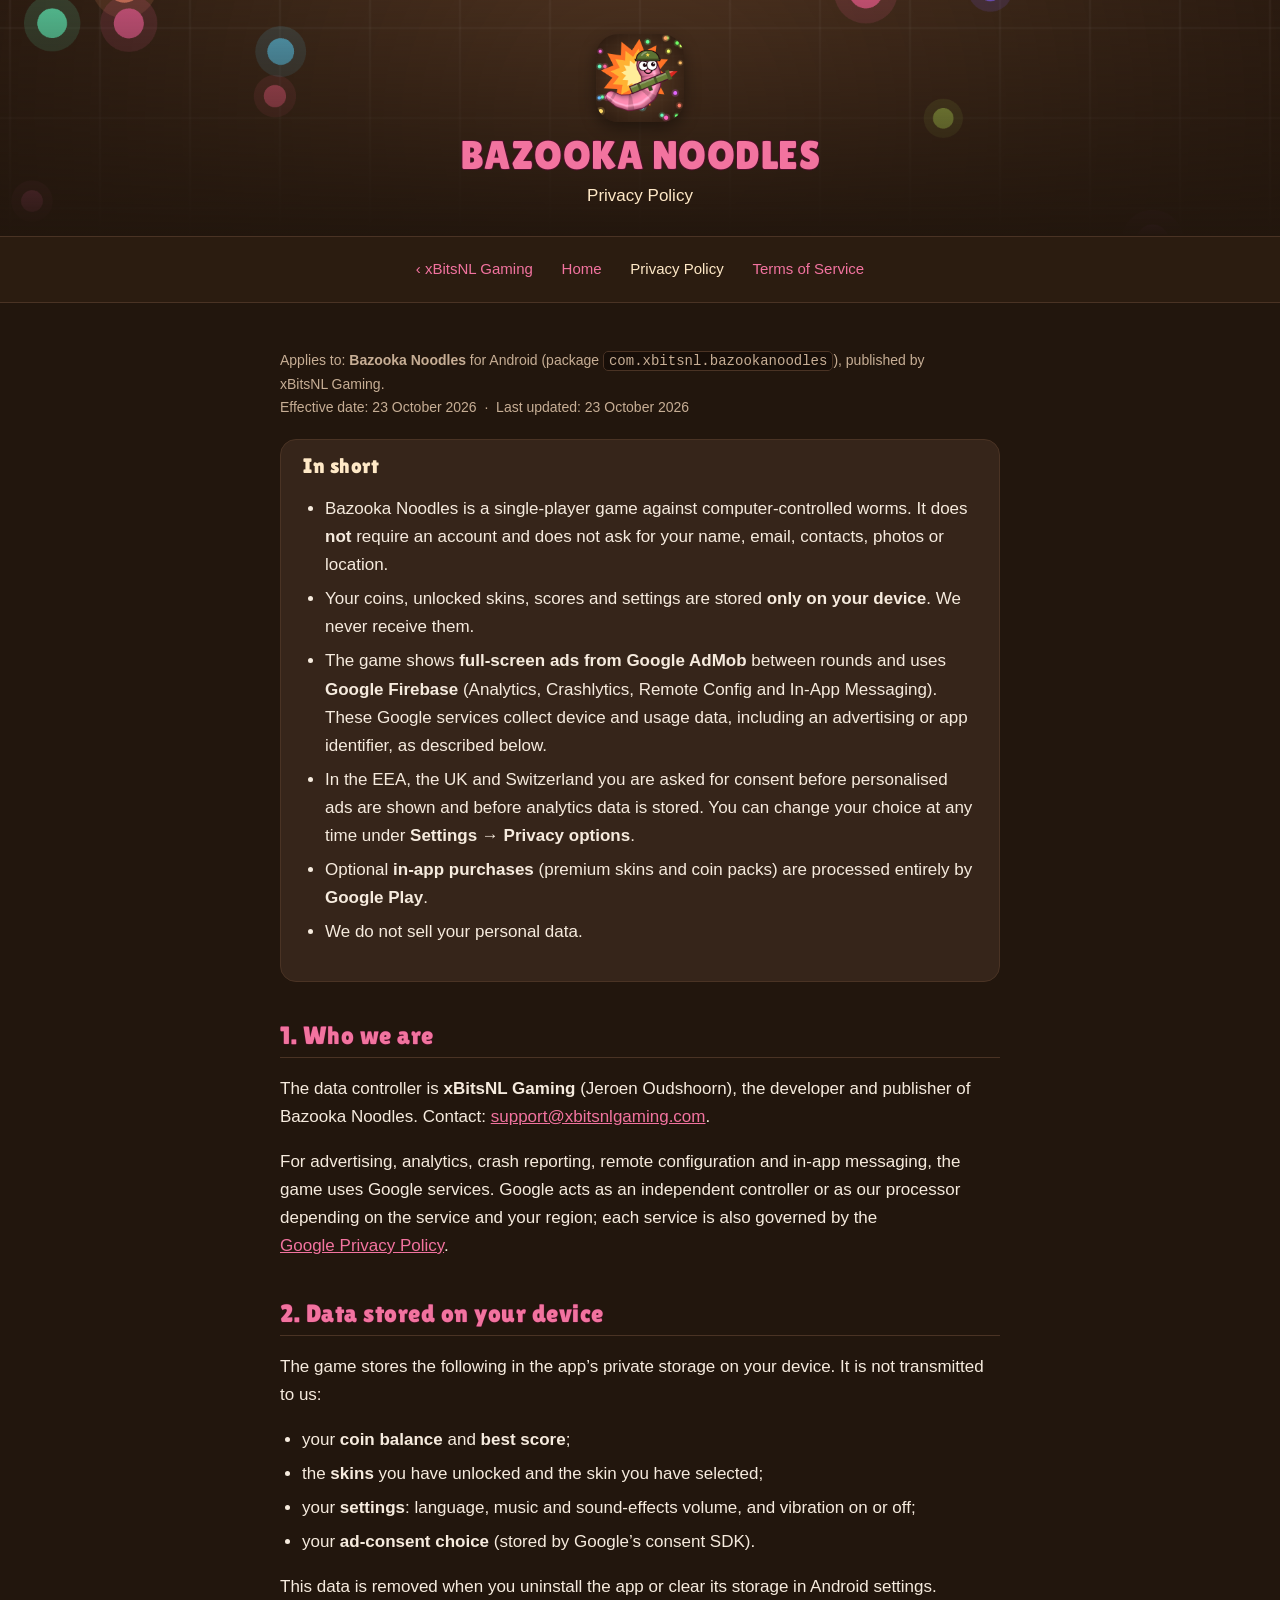
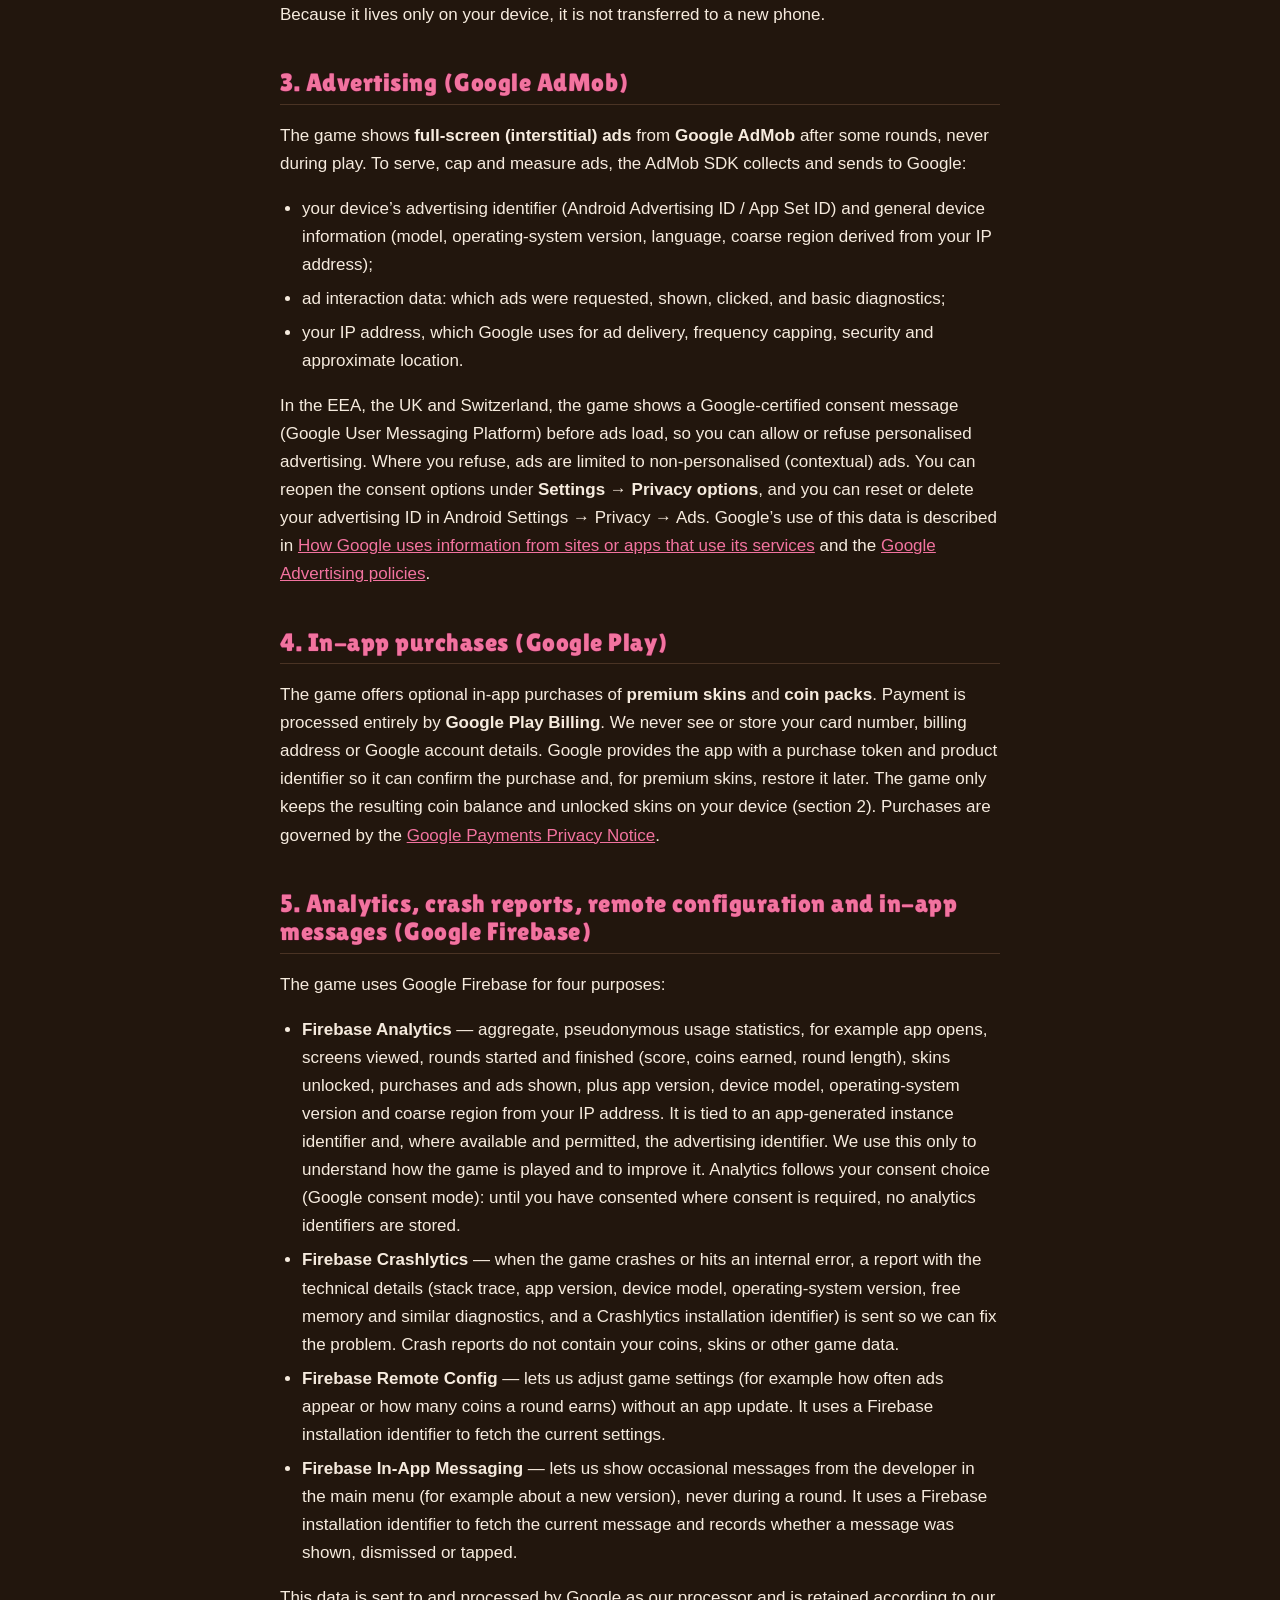
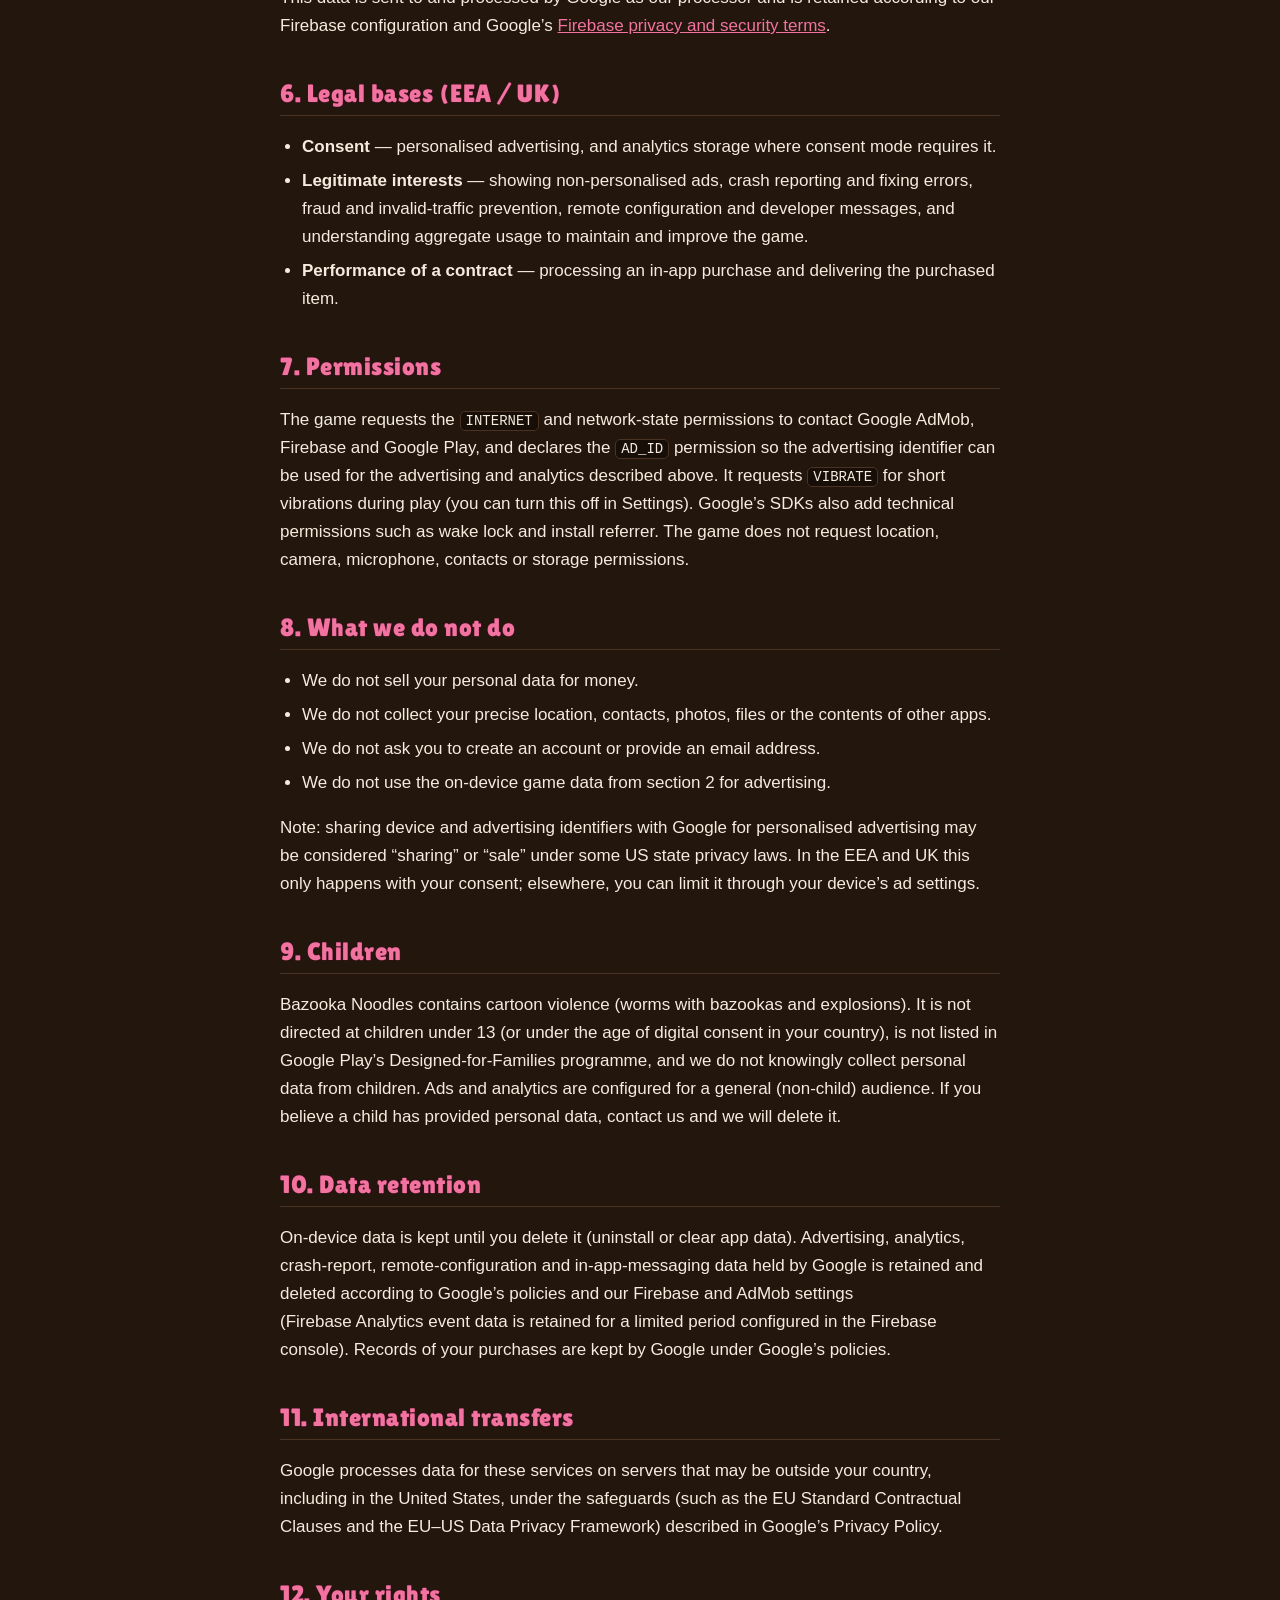
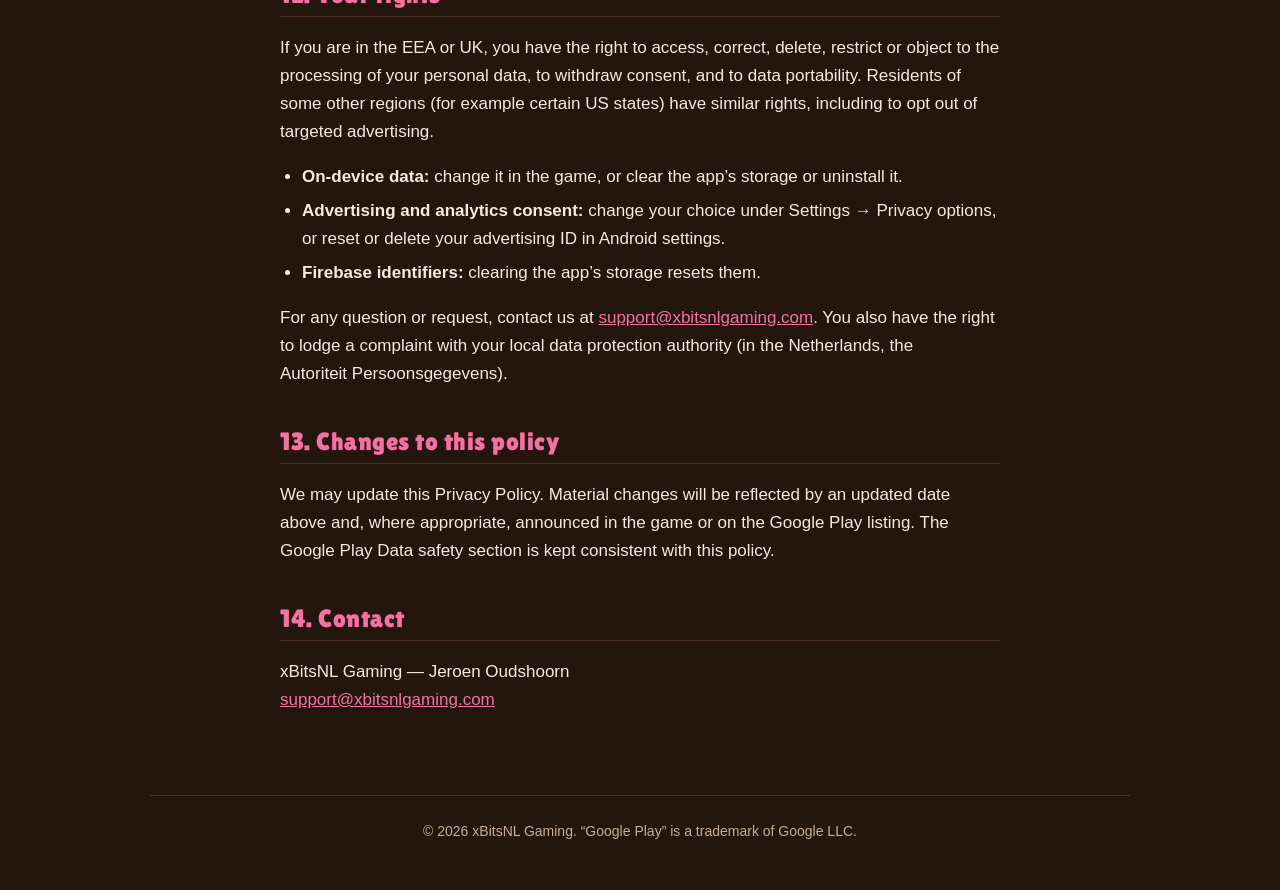
==== commit b43f6212: "Vernieuwde homepage: echte game-beelden, statusregel, contrast en 13+ Featurekaarten met illustratie" ====
--- a/privacy-policy.html
+++ b/privacy-policy.html
@@ -17,10 +17,10 @@
   <p class="tagline">Privacy Policy</p>
 </header>
 
-<nav>
-  <a href="https://www.xbitsnlgaming.com/">‹ xBitsNL Gaming</a>
+<nav aria-label="Main">
+  <a class="studio" href="https://www.xbitsnlgaming.com/">‹ xBitsNL Gaming</a>
   <a href="index.html">Home</a>
-  <a href="privacy-policy.html">Privacy Policy</a>
+  <a href="privacy-policy.html" aria-current="page">Privacy Policy</a>
   <a href="terms-of-service.html">Terms of Service</a>
 </nav>
 
--- a/style.css
+++ b/style.css
@@ -17,6 +17,11 @@
   --green-deep: #3a8d39;
   --ink: #f6ebde;
   --muted: #c7ae95;
+  /* Rariteitskleuren uit de game (SkinCatalog.TIER_COLORS) */
+  --tier-common: #b8b8b8;
+  --tier-rare: #4da6ff;
+  --tier-epic: #b86bff;
+  --tier-legendary: #ffa626;
   --max: 980px;
   --text: 760px;
 }
@@ -34,11 +39,25 @@
 
 a { color: var(--pink); }
 a:hover { color: var(--cream); }
+:focus-visible { outline: 3px solid var(--cream); outline-offset: 3px; border-radius: 6px; }
+
+.visually-hidden {
+  position: absolute; width: 1px; height: 1px; overflow: hidden;
+  clip: rect(0 0 0 0); white-space: nowrap;
+}
+
+.skip {
+  position: absolute; left: 12px; top: -60px; z-index: 20;
+  padding: 10px 16px; border-radius: 12px;
+  background: var(--card); color: var(--cream);
+}
+.skip:focus { top: 12px; }
 
 h1, h2, h3, .display {
   font-family: "Lilita One", "Arial Black", sans-serif;
   font-weight: 400;
   letter-spacing: 0.5px;
+  line-height: 1.15;
 }
 
 /* --- Hero (home page) --------------------------------------------------- */
@@ -74,20 +93,34 @@
 }
 
 .hero .tagline {
-  margin: 14px 0 26px;
+  margin: 14px 0 10px;
   font-family: "Lilita One", sans-serif;
   font-size: clamp(22px, 4vw, 30px);
   color: var(--cream);
   text-shadow: 0 3px 0 rgba(0, 0, 0, 0.35);
 }
 
+.status {
+  text-wrap: balance;
+  margin: 0 0 20px;
+  font-family: "Lilita One", sans-serif;
+  font-size: 18px;
+  letter-spacing: 0.3px;
+  color: var(--ink);
+  text-shadow: 0 2px 0 rgba(0, 0, 0, 0.45);
+}
+
 .buttons { display: flex; gap: 14px; justify-content: center; flex-wrap: wrap; }
 
+/* Witte letters met een rand, zoals in de game (Outline Everything):
+   zonder rand haalt wit op roze maar 2,7:1. */
 .btn {
   display: inline-block;
   font-family: "Lilita One", sans-serif;
-  font-size: 22px;
+  font-size: 24px;
   color: #fff;
+  -webkit-text-stroke: 7px var(--outline);
+  paint-order: stroke fill;
   text-decoration: none;
   padding: 12px 28px 14px;
   border-radius: 18px;
@@ -97,9 +130,7 @@
   transition: transform 0.1s, border-bottom-width 0.1s;
 }
 .btn:hover { color: #fff; transform: translateY(2px); border-bottom-width: 4px; }
-.btn.play { background: var(--green); border-bottom-color: var(--green-deep); }
-.btn.soon { background: #5a4434; border-bottom-color: #3d2d22; cursor: default; }
-.btn.soon:hover { transform: none; border-bottom-width: 6px; }
+.btn:active { transform: translateY(5px); border-bottom-width: 1px; box-shadow: 0 2px 6px rgba(0, 0, 0, 0.3); }
 
 @keyframes bob {
   0%, 100% { transform: translateY(0) rotate(-2deg); }
@@ -149,7 +180,8 @@
   z-index: 10;
 }
 
-nav a { margin: 0 12px; text-decoration: none; font-size: 15px; }
+nav a { display: inline-block; margin: 0 6px; padding: 8px 6px; text-decoration: none; font-size: 15px; }
+nav a[aria-current="page"] { color: var(--cream); }
 
 /* --- Inhoud ------------------------------------------------------------- */
 
@@ -181,33 +213,100 @@
 
 .lead { font-size: 19px; max-width: var(--text); }
 
+/* --- Goed om te weten (direct onder de opening) ------------------------- */
+
+.good-to-know { margin-top: 28px; text-align: center; }
+
+.facts {
+  list-style: none;
+  padding: 0;
+  margin: 0;
+  display: flex;
+  flex-wrap: wrap;
+  justify-content: center;
+  gap: 10px;
+}
+
+.facts li {
+  margin: 0;
+  padding: 8px 16px 10px;
+  border-radius: 14px;
+  background: var(--card);
+  border: 1px solid var(--line);
+  border-bottom: 4px solid var(--line);
+  font-family: "Lilita One", sans-serif;
+  font-size: 18px;
+  color: var(--cream);
+}
+
+.age { margin: 12px 0 0; color: var(--muted); font-size: 15px; text-wrap: balance; }
+
+/* Telefoon: twee blokjes per rij in plaats van vier rijen, menu op één regel
+   (de studiolink staat ook in de voettekst). */
+@media (max-width: 480px) {
+  .facts { gap: 8px; }
+  .facts li { font-size: 15px; padding: 6px 12px 8px; }
+  nav a { margin: 0 2px; font-size: 14px; }
+  nav a.studio { display: none; }
+  .status span { display: block; }
+  .status .sep { display: none; }
+}
+
+/* --- Screenshots ------------------------------------------------------------ */
+
+.shot { margin: 0 0 22px; }
+
+.shot img,
+.gallery img {
+  width: 100%;
+  height: auto;
+  aspect-ratio: 1920 / 966; /* zo groot als de screenshots zijn: niets afsnijden */
+  border-radius: 18px;
+  border: 1px solid var(--line);
+  display: block;
+}
+
+.shot img { box-shadow: 0 14px 32px rgba(0, 0, 0, 0.45); }
+
+.shot figcaption,
+.gallery figcaption { color: var(--muted); font-size: 14px; margin-top: 8px; }
+
 ul { padding-left: 22px; }
 li { margin: 6px 0; }
 
 .features {
   display: grid;
-  grid-template-columns: repeat(auto-fit, minmax(270px, 1fr));
+  grid-template-columns: repeat(auto-fit, minmax(min(100%, 420px), 1fr));
   gap: 18px;
 }
 
+/* Kaarten als in de shop: donker vlak, rand en onderrand in een rariteitskleur. */
 .feature {
+  --tier: var(--tier-common);
   background: var(--card);
-  border: 1px solid var(--line);
-  border-bottom: 6px solid var(--line);
-  border-radius: 20px;
-  padding: 20px 22px 18px;
-}
-
-.feature svg {
-  width: 46px;
-  height: 46px;
-  padding: 9px;
-  border-radius: 14px;
-  background: var(--pink);
-  color: #fff;
-}
-
+  border: 2px solid color-mix(in srgb, var(--tier) 55%, var(--line));
+  border-bottom: 8px solid var(--tier);
+  border-radius: 22px;
+  padding: 0 22px 20px;
+  overflow: hidden;
+}
+
+.feature.tier-rare { --tier: var(--tier-rare); }
+.feature.tier-epic { --tier: var(--tier-epic); }
+.feature.tier-legendary { --tier: var(--tier-legendary); }
+
+.feature img {
+  display: block;
+  width: calc(100% + 44px);
+  height: auto;
+  margin: 0 -22px 4px;
+  background: radial-gradient(ellipse at 50% 60%, rgba(0, 0, 0, 0.32), rgba(0, 0, 0, 0.12) 70%);
+}
+
+.feature h3 { margin-top: 6px; }
 .feature p { margin: 4px 0 0; color: var(--muted); font-size: 16px; }
+
+.languages { margin: 18px 0 0; color: var(--muted); font-size: 16px; }
 
 .steps {
   counter-reset: step;
@@ -240,6 +339,8 @@
   border-radius: 50%;
   background: var(--green);
   color: #fff;
+  -webkit-text-stroke: 6px var(--green-deep); /* wit op groen haalt zonder rand maar 2,2:1 */
+  paint-order: stroke fill;
   font-family: "Lilita One", sans-serif;
   font-size: 20px;
 }
@@ -251,7 +352,8 @@
   gap: 16px;
   overflow-x: auto;
   scroll-snap-type: x mandatory;
-  padding-bottom: 12px;
+  padding: 4px 4px 14px;
+  scroll-padding-inline: 4px;
   scrollbar-color: var(--pink-deep) var(--bg-soft);
 }
 
@@ -261,17 +363,9 @@
 
 .gallery figure { margin: 0; scroll-snap-align: start; }
 
-.gallery img {
-  width: 100%;
-  height: auto;
-  aspect-ratio: 16 / 9;
-  object-fit: cover;
-  border-radius: 16px;
-  border: 1px solid var(--line);
-  display: block;
-}
-
-.gallery figcaption { color: var(--muted); font-size: 14px; margin-top: 6px; }
+/* --- Afsluiter: de status nog een keer ---------------------------------- */
+
+.get .status { color: var(--cream); font-size: 21px; margin-bottom: 8px; text-shadow: none; }
 
 .card {
   background: var(--card);
@@ -305,5 +399,6 @@
 
 @media (prefers-reduced-motion: reduce) {
   .hero .logo { animation: none; }
+  .btn { transition: none; }
   html { scroll-behavior: auto; }
 }
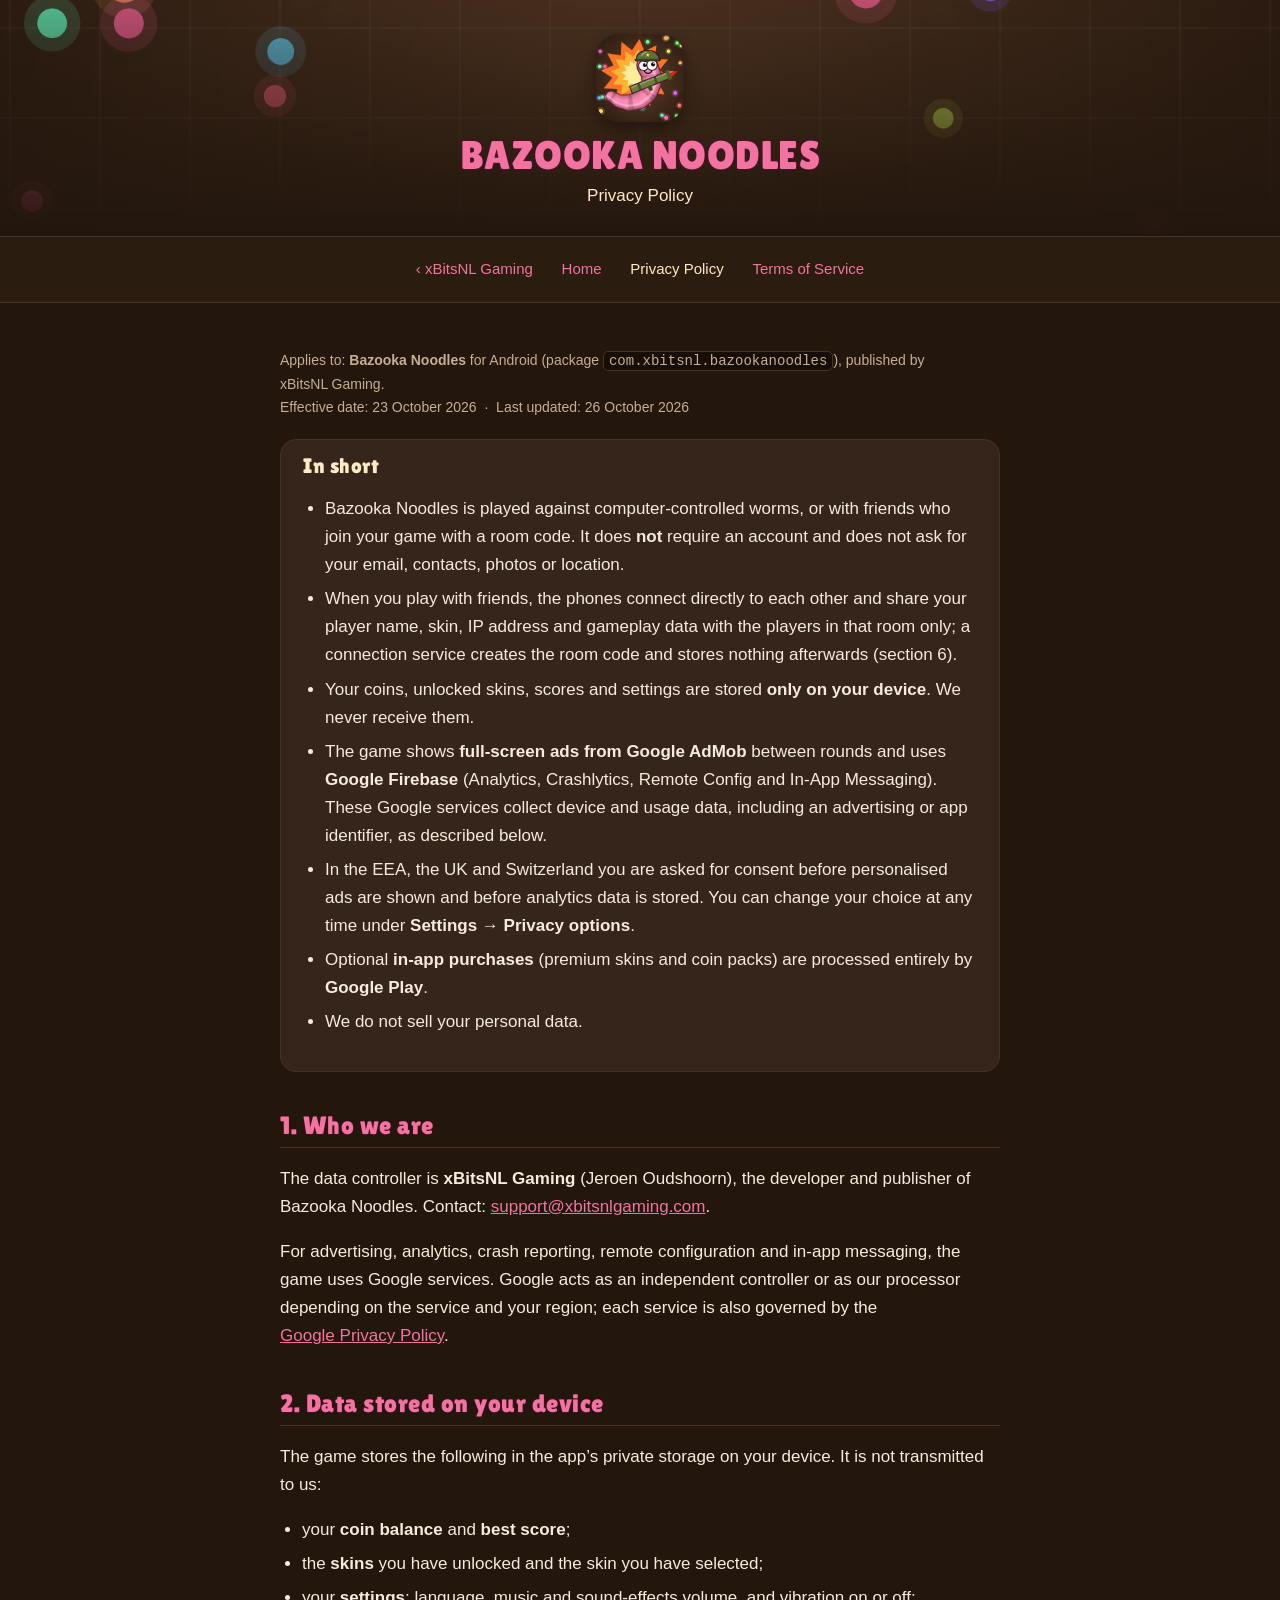
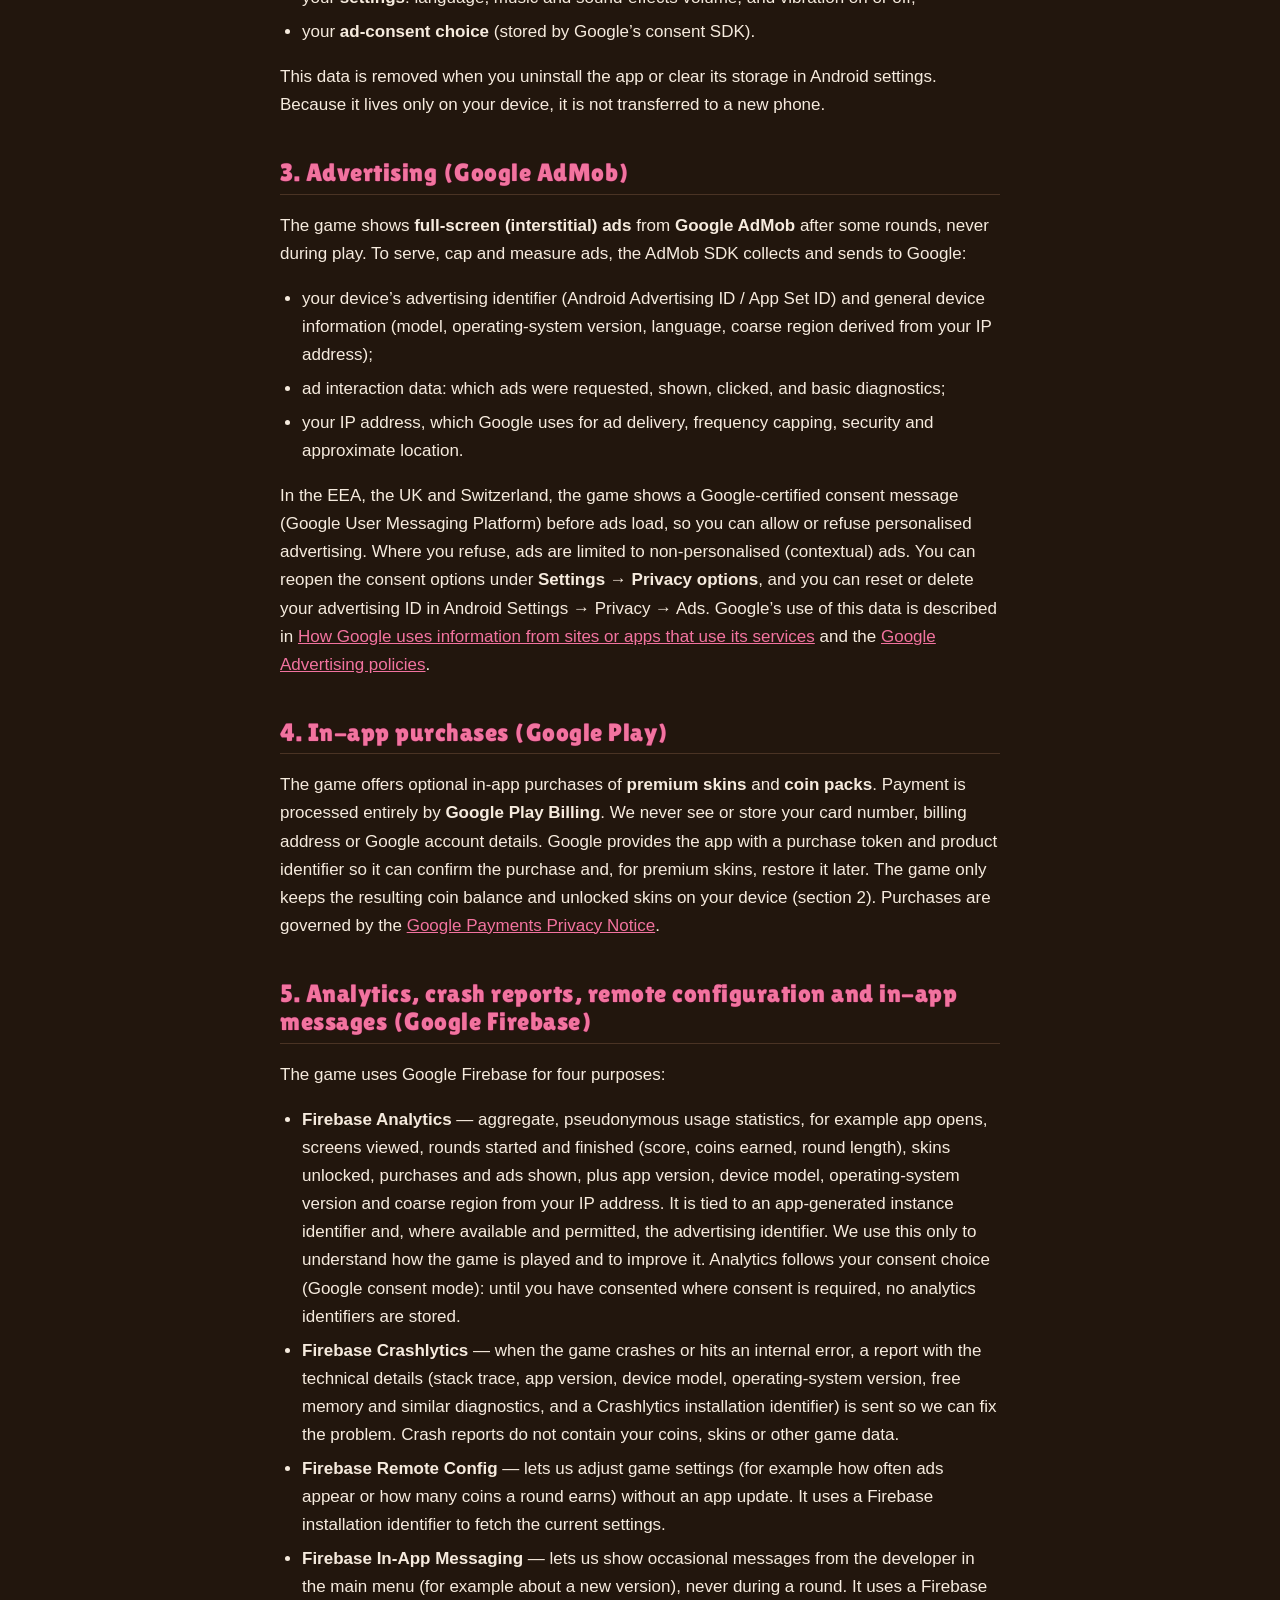
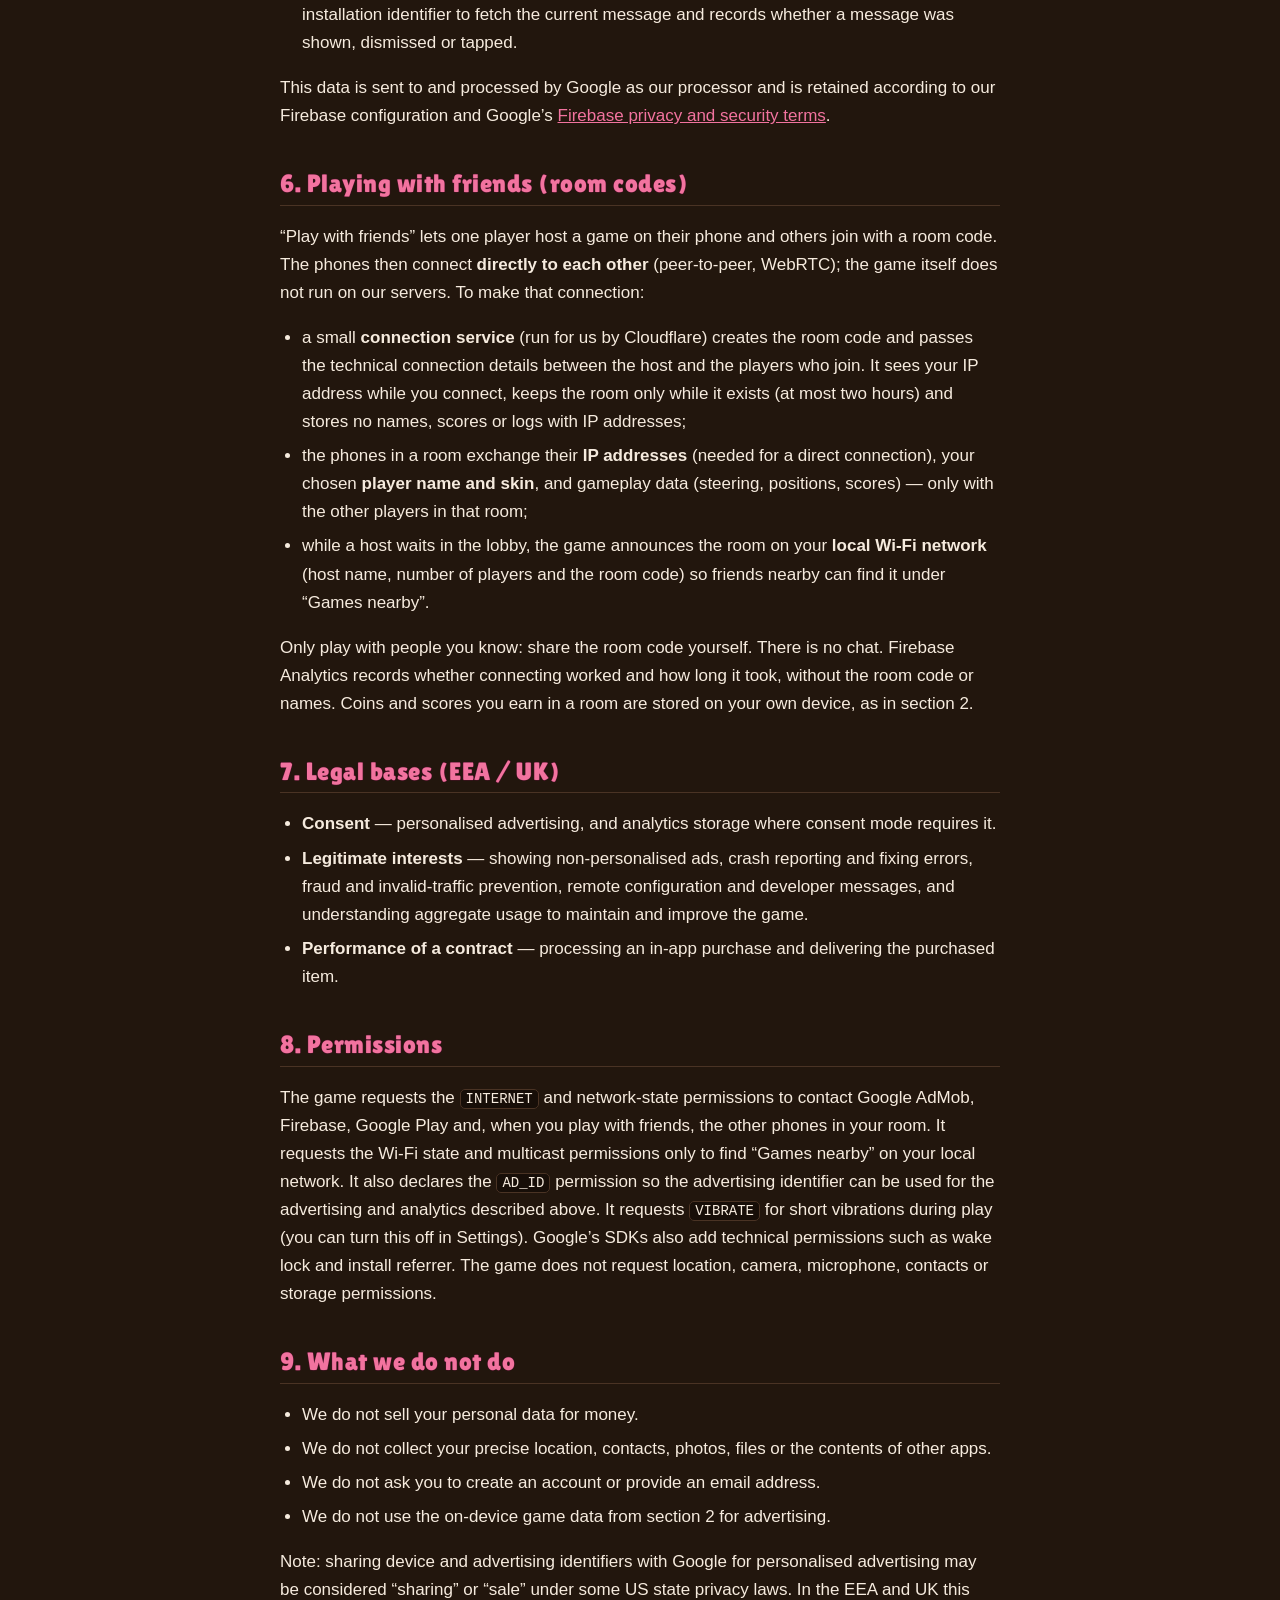
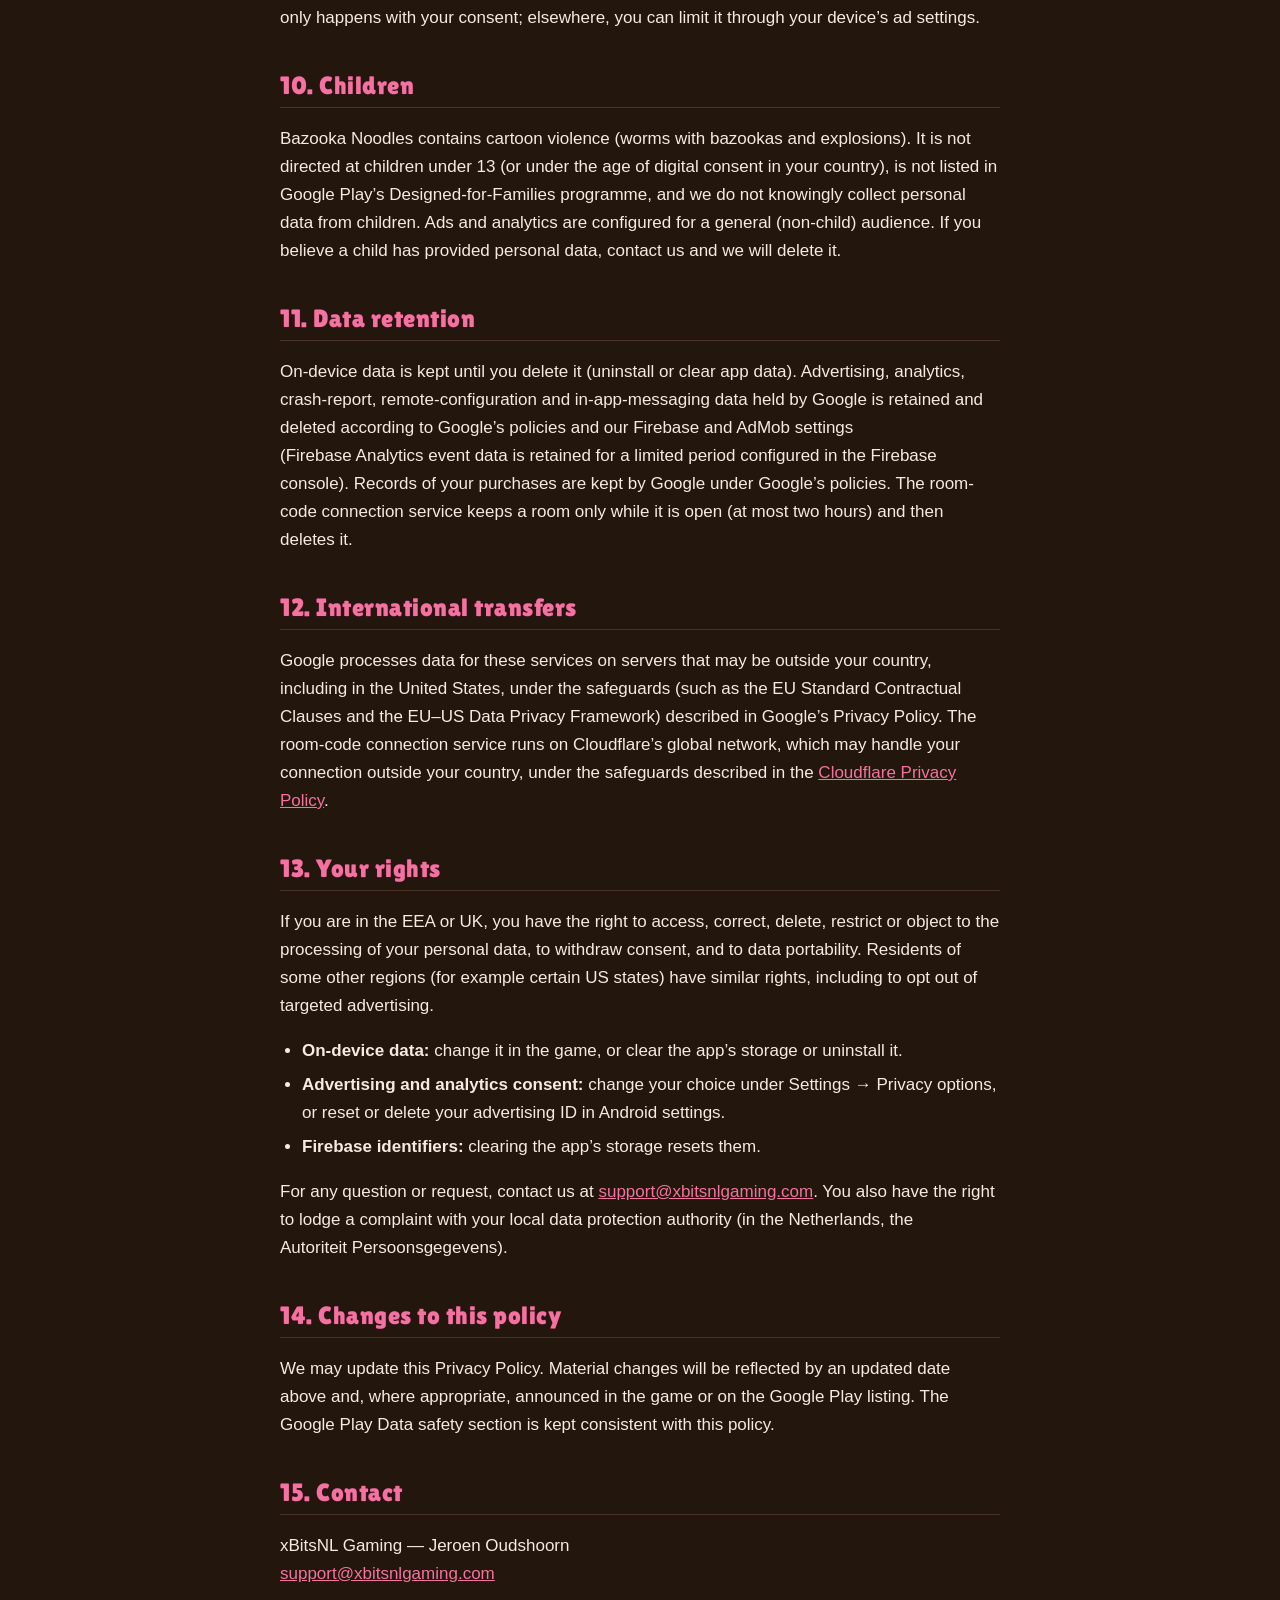
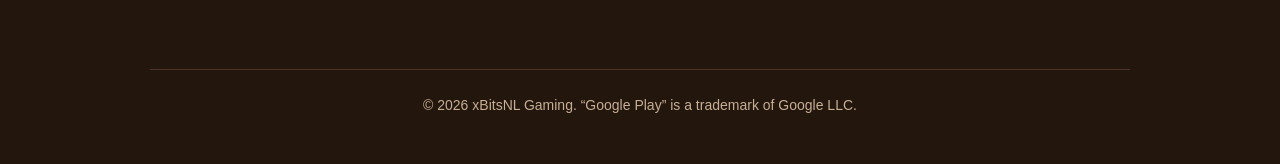
==== commit b987624d: "Site: samen spelen met vrienden, uzi en shotgun (Bazooka Noodles 1.6.2) Privacybeleid: nieuwe sectie" ====
--- a/privacy-policy.html
+++ b/privacy-policy.html
@@ -28,13 +28,14 @@
   <p class="meta">
     Applies to: <strong>Bazooka Noodles</strong> for Android (package <code>com.xbitsnl.bazookanoodles</code>),
     published by xBitsNL&nbsp;Gaming.<br>
-    Effective date: 23&nbsp;October&nbsp;2026 &nbsp;&middot;&nbsp; Last updated: 23&nbsp;October&nbsp;2026
+    Effective date: 23&nbsp;October&nbsp;2026 &nbsp;&middot;&nbsp; Last updated: 26&nbsp;October&nbsp;2026
   </p>
 
   <div class="card">
     <h3>In short</h3>
     <ul>
-      <li>Bazooka Noodles is a single-player game against computer-controlled worms. It does <strong>not</strong> require an account and does not ask for your name, email, contacts, photos or location.</li>
+      <li>Bazooka Noodles is played against computer-controlled worms, or with friends who join your game with a room code. It does <strong>not</strong> require an account and does not ask for your email, contacts, photos or location.</li>
+      <li>When you play with friends, the phones connect directly to each other and share your player name, skin, IP address and gameplay data with the players in that room only; a connection service creates the room code and stores nothing afterwards (section&nbsp;6).</li>
       <li>Your coins, unlocked skins, scores and settings are stored <strong>only on your device</strong>. We never receive them.</li>
       <li>The game shows <strong>full-screen ads from Google&nbsp;AdMob</strong> between rounds and uses <strong>Google&nbsp;Firebase</strong> (Analytics, Crashlytics, Remote Config and In-App Messaging). These Google services collect device and usage data, including an advertising or app identifier, as described below.</li>
       <li>In the EEA, the UK and Switzerland you are asked for consent before personalised ads are shown and before analytics data is stored. You can change your choice at any time under <strong>Settings&nbsp;&rarr; Privacy options</strong>.</li>
@@ -128,7 +129,31 @@
     <a href="https://firebase.google.com/support/privacy" rel="noopener" target="_blank">Firebase privacy and security terms</a>.
   </p>
 
-  <h2>6. Legal bases (EEA / UK)</h2>
+  <h2>6. Playing with friends (room codes)</h2>
+  <p>
+    &ldquo;Play with friends&rdquo; lets one player host a game on their phone and others join with a room code.
+    The phones then connect <strong>directly to each other</strong> (peer-to-peer, WebRTC); the game itself does not
+    run on our servers. To make that connection:
+  </p>
+  <ul>
+    <li>a small <strong>connection service</strong> (run for us by Cloudflare) creates the room code and passes the
+      technical connection details between the host and the players who join. It sees your IP address while you
+      connect, keeps the room only while it exists (at most two hours) and stores no names, scores or logs with IP
+      addresses;</li>
+    <li>the phones in a room exchange their <strong>IP addresses</strong> (needed for a direct connection), your
+      chosen <strong>player name and skin</strong>, and gameplay data (steering, positions, scores) &mdash; only with
+      the other players in that room;</li>
+    <li>while a host waits in the lobby, the game announces the room on your <strong>local Wi-Fi network</strong>
+      (host name, number of players and the room code) so friends nearby can find it under &ldquo;Games
+      nearby&rdquo;.</li>
+  </ul>
+  <p>
+    Only play with people you know: share the room code yourself. There is no chat. Firebase Analytics records
+    whether connecting worked and how long it took, without the room code or names. Coins and scores you earn in a
+    room are stored on your own device, as in section&nbsp;2.
+  </p>
+
+  <h2>7. Legal bases (EEA / UK)</h2>
   <ul>
     <li><strong>Consent</strong> &mdash; personalised advertising, and analytics storage where consent mode requires it.</li>
     <li><strong>Legitimate interests</strong> &mdash; showing non-personalised ads, crash reporting and fixing errors,
@@ -137,16 +162,17 @@
     <li><strong>Performance of a contract</strong> &mdash; processing an in-app purchase and delivering the purchased item.</li>
   </ul>
 
-  <h2>7. Permissions</h2>
-  <p>
-    The game requests the <code>INTERNET</code> and network-state permissions to contact Google AdMob, Firebase and
-    Google&nbsp;Play, and declares the <code>AD_ID</code> permission so the advertising identifier can be used for the
+  <h2>8. Permissions</h2>
+  <p>
+    The game requests the <code>INTERNET</code> and network-state permissions to contact Google AdMob, Firebase,
+    Google&nbsp;Play and, when you play with friends, the other phones in your room. It requests the Wi-Fi state and
+    multicast permissions only to find &ldquo;Games nearby&rdquo; on your local network. It also declares the <code>AD_ID</code> permission so the advertising identifier can be used for the
     advertising and analytics described above. It requests <code>VIBRATE</code> for short vibrations during play (you
     can turn this off in Settings). Google&rsquo;s SDKs also add technical permissions such as wake lock and install
     referrer. The game does not request location, camera, microphone, contacts or storage permissions.
   </p>
 
-  <h2>8. What we do not do</h2>
+  <h2>9. What we do not do</h2>
   <ul>
     <li>We do not sell your personal data for money.</li>
     <li>We do not collect your precise location, contacts, photos, files or the contents of other apps.</li>
@@ -159,7 +185,7 @@
     with your consent; elsewhere, you can limit it through your device&rsquo;s ad settings.
   </p>
 
-  <h2>9. Children</h2>
+  <h2>10. Children</h2>
   <p>
     Bazooka Noodles contains cartoon violence (worms with bazookas and explosions). It is not directed at children
     under 13 (or under the age of digital consent in your country), is not listed in Google&nbsp;Play&rsquo;s
@@ -168,22 +194,25 @@
     and we will delete it.
   </p>
 
-  <h2>10. Data retention</h2>
+  <h2>11. Data retention</h2>
   <p>
     On-device data is kept until you delete it (uninstall or clear app data). Advertising, analytics, crash-report,
     remote-configuration and in-app-messaging data held by Google is retained and deleted according to Google&rsquo;s
     policies and our Firebase and AdMob settings (Firebase&nbsp;Analytics event data is retained for a limited period
     configured in the Firebase console). Records of your purchases are kept by Google under Google&rsquo;s policies.
-  </p>
-
-  <h2>11. International transfers</h2>
+    The room-code connection service keeps a room only while it is open (at most two hours) and then deletes it.
+  </p>
+
+  <h2>12. International transfers</h2>
   <p>
     Google processes data for these services on servers that may be outside your country, including in the United
     States, under the safeguards (such as the EU&nbsp;Standard Contractual Clauses and the EU&ndash;US Data Privacy
-    Framework) described in Google&rsquo;s Privacy Policy.
-  </p>
-
-  <h2>12. Your rights</h2>
+    Framework) described in Google&rsquo;s Privacy Policy. The room-code connection service runs on Cloudflare&rsquo;s
+    global network, which may handle your connection outside your country, under the safeguards described in the
+    <a href="https://www.cloudflare.com/privacypolicy/" rel="noopener" target="_blank">Cloudflare Privacy Policy</a>.
+  </p>
+
+  <h2>13. Your rights</h2>
   <p>
     If you are in the EEA or UK, you have the right to access, correct, delete, restrict or object to the processing
     of your personal data, to withdraw consent, and to data portability. Residents of some other regions (for example
@@ -200,14 +229,14 @@
     complaint with your local data protection authority (in the Netherlands, the Autoriteit&nbsp;Persoonsgegevens).
   </p>
 
-  <h2>13. Changes to this policy</h2>
+  <h2>14. Changes to this policy</h2>
   <p>
     We may update this Privacy Policy. Material changes will be reflected by an updated date above and, where
     appropriate, announced in the game or on the Google&nbsp;Play listing. The Google&nbsp;Play Data&nbsp;safety section
     is kept consistent with this policy.
   </p>
 
-  <h2>14. Contact</h2>
+  <h2>15. Contact</h2>
   <p>
     xBitsNL&nbsp;Gaming — Jeroen&nbsp;Oudshoorn<br>
     <a href="mailto:support@xbitsnlgaming.com">support@xbitsnlgaming.com</a>
